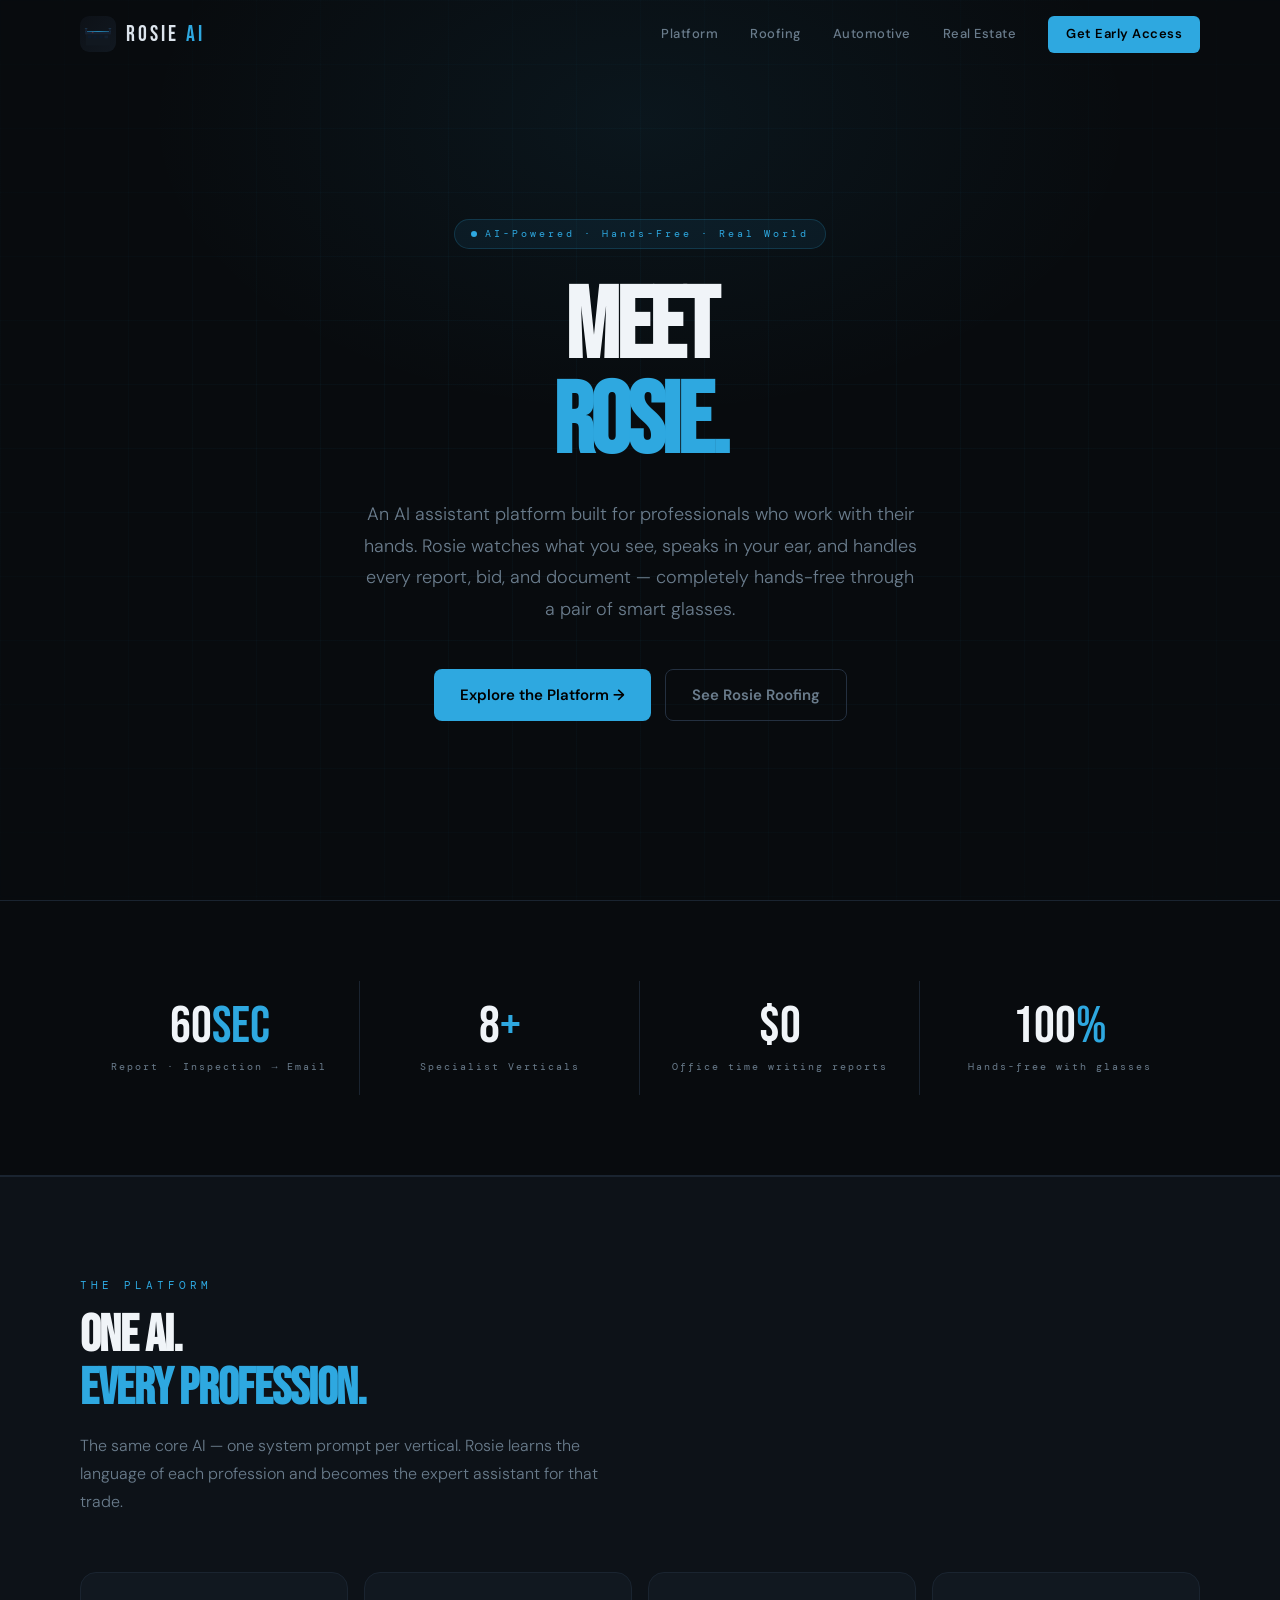
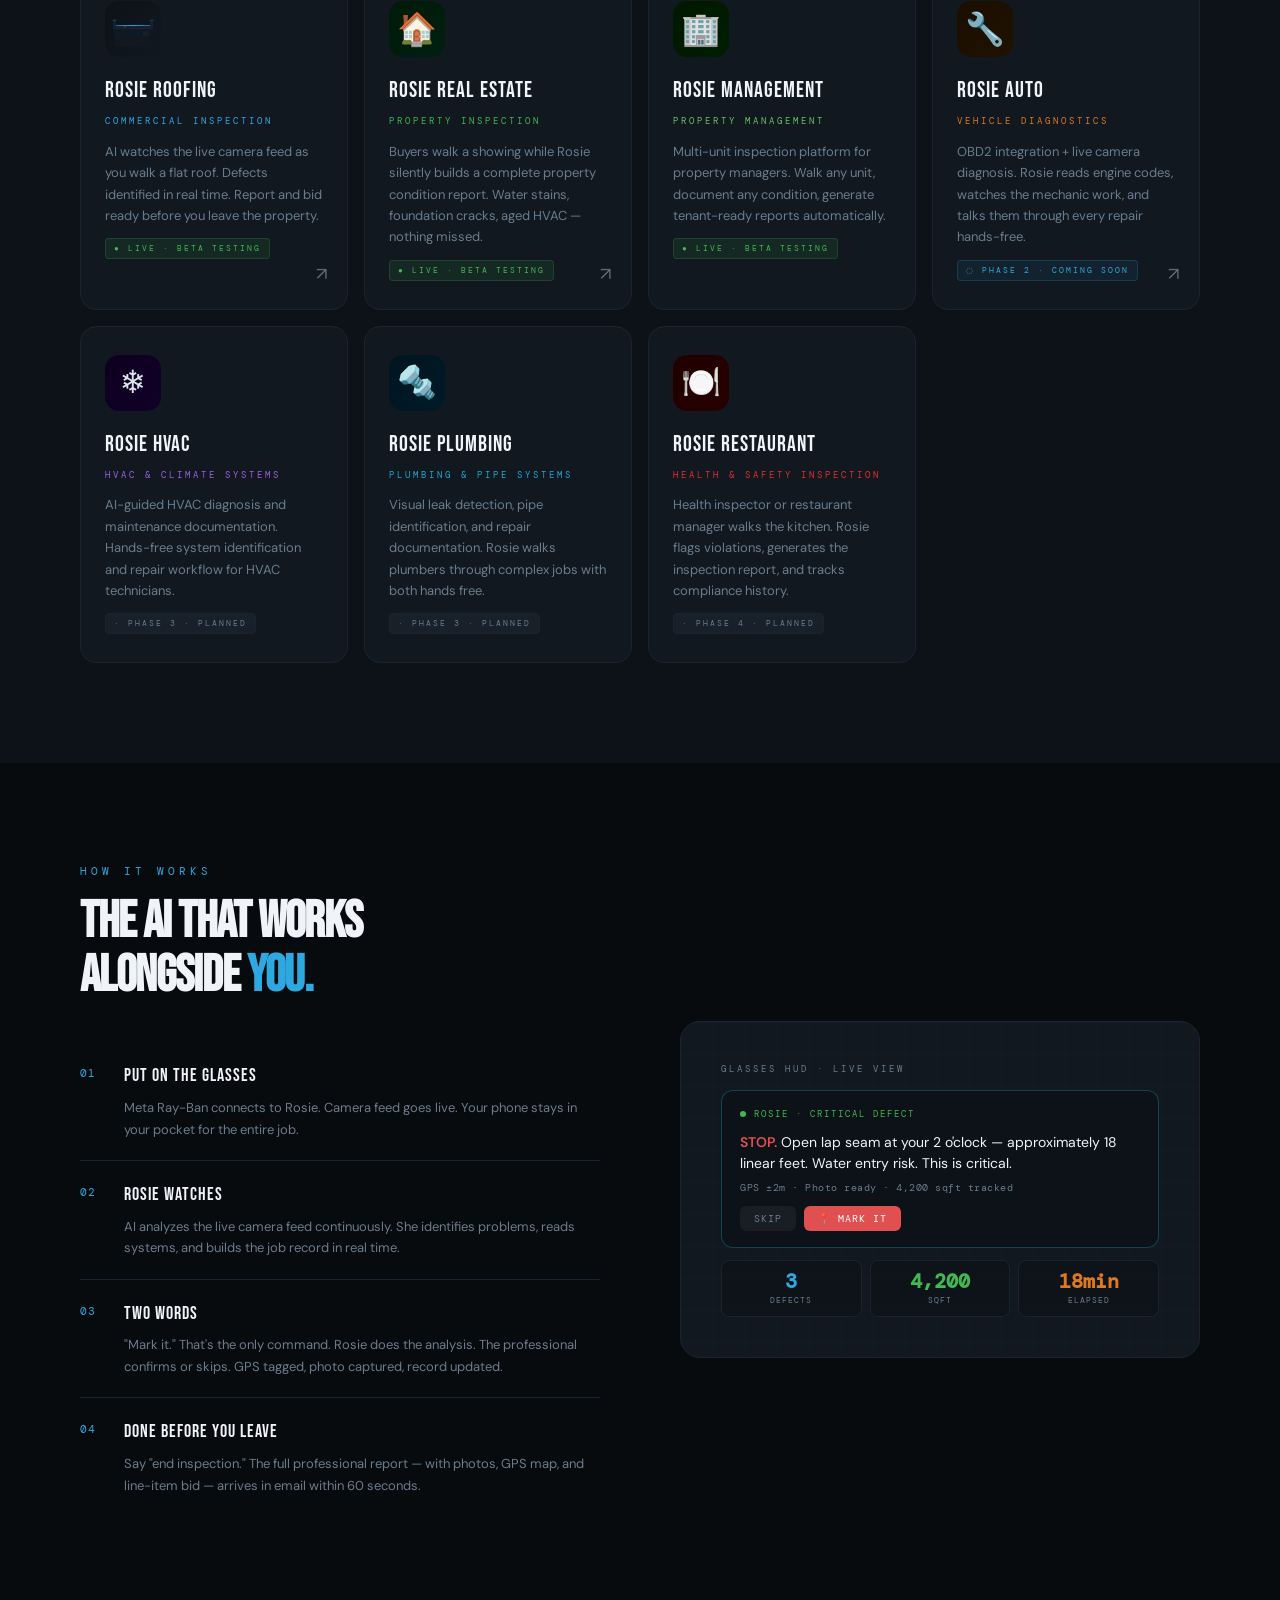
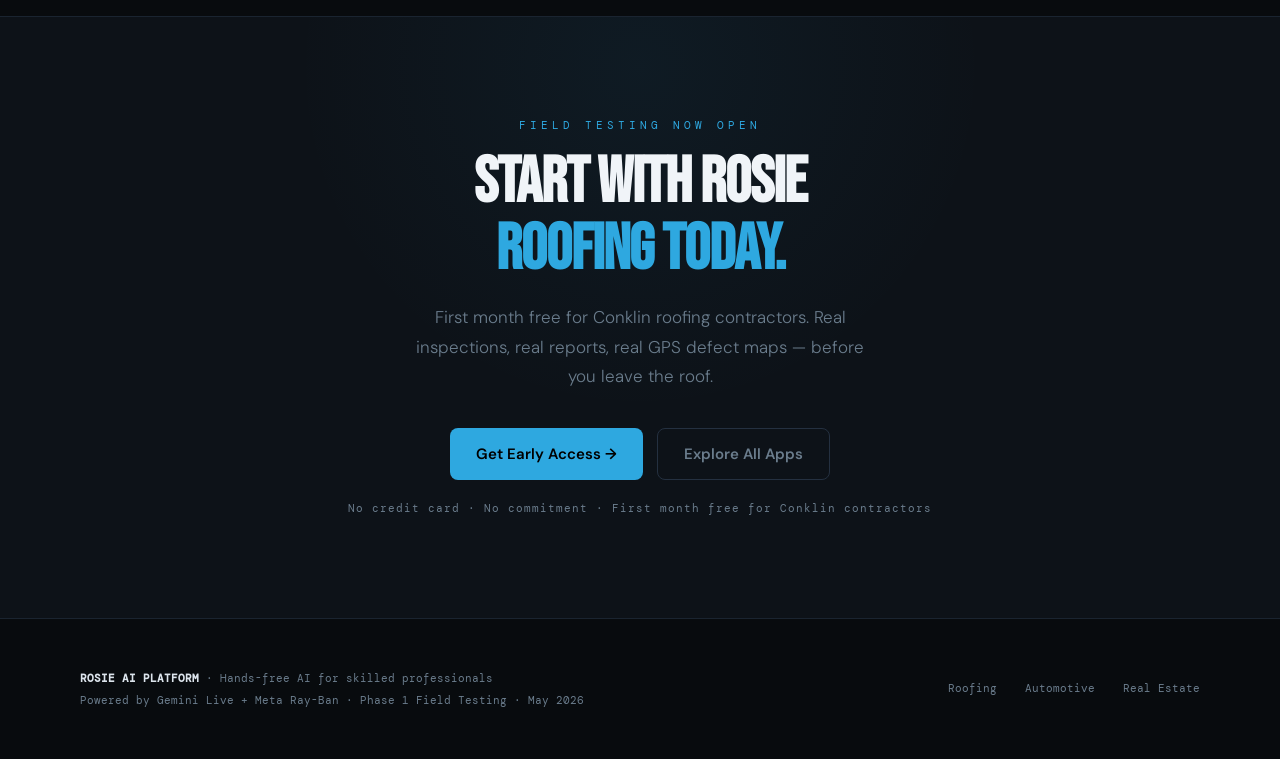
==== index.html @ 78936c1c "feat: add Rosie Management beta tile" ====
<!DOCTYPE html>
<html lang="en">
<head>
<meta charset="UTF-8">
<meta name="viewport" content="width=device-width, initial-scale=1.0">
<title>Rosie — AI Assistant Platform</title>
<link rel="preconnect" href="https://fonts.googleapis.com">
<link href="https://fonts.googleapis.com/css2?family=Bebas+Neue&family=DM+Sans:ital,wght@0,300;0,400;0,500;0,600;0,700;1,300&family=DM+Mono:wght@400;500;600&display=swap" rel="stylesheet">
<style>
/* ── Reset & Base ─────────────────────────────────────── */
*,*::before,*::after{box-sizing:border-box;margin:0;padding:0}
html{scroll-behavior:smooth}
body{background:#080b0e;color:#dce4ec;font-family:'DM Sans',system-ui,sans-serif;font-size:16px;line-height:1.6;overflow-x:hidden}

/* ── Design tokens ────────────────────────────────────── */
:root{
  --bg:#080b0e;--s1:#0d1218;--s2:#111820;--s3:#161e28;
  --b1:#1a2430;--b2:#243040;--b3:#2e3c50;
  --blue:#2ea8e0;--blue-d:#0a2535;--blue-m:#1a5a80;
  --red:#e05050;--orange:#e07820;--green:#3fb950;--gold:#e8a020;
  --text:#dce4ec;--muted:#6a7c8c;--faint:#1a2430;
  --font-display:'Bebas Neue',sans-serif;
  --font-body:'DM Sans',sans-serif;
  --font-mono:'DM Mono',monospace;
}

/* ── Page system ──────────────────────────────────────── */
.page{display:none;min-height:100vh}
.page.active{display:block}

/* ── Nav ──────────────────────────────────────────────── */
nav{
  position:fixed;top:0;left:0;right:0;z-index:200;
  padding:16px 0;border-bottom:1px solid transparent;
  transition:background .3s,border-color .3s;
}
nav.scrolled{background:rgba(8,11,14,.96);backdrop-filter:blur(20px);border-bottom-color:var(--b1)}
.nav-inner{max-width:1200px;margin:0 auto;padding:0 40px;display:flex;justify-content:space-between;align-items:center}
.nav-logo{display:flex;align-items:center;gap:10px;text-decoration:none;cursor:pointer}
.nav-logo-mark{width:36px;height:36px;border-radius:9px;overflow:hidden;flex-shrink:0}
.nav-wordmark{font-family:var(--font-display);font-size:22px;letter-spacing:3px;color:var(--text)}
.nav-wordmark span{color:var(--blue)}
.nav-links{display:flex;gap:32px;align-items:center}
.nav-links a{font-size:13px;font-weight:500;color:var(--muted);text-decoration:none;letter-spacing:.5px;transition:color .15s;cursor:pointer}
.nav-links a:hover{color:var(--text)}
.nav-cta{background:var(--blue)!important;color:#000!important;padding:8px 18px;border-radius:6px;font-weight:600!important}

/* ── Animations ───────────────────────────────────────── */
@keyframes fadeUp{from{opacity:0;transform:translateY(24px)}to{opacity:1;transform:translateY(0)}}
@keyframes blink{0%,100%{opacity:1}50%{opacity:.2}}
@keyframes float{0%,100%{transform:translateY(0)}50%{transform:translateY(-8px)}}
@keyframes scanLine{0%{top:10%;opacity:0}5%{opacity:1}90%{opacity:.8}100%{top:90%;opacity:0}}
@keyframes pulseRing{0%{transform:scale(1);opacity:.8}100%{transform:scale(2.4);opacity:0}}
@keyframes glow{0%,100%{box-shadow:0 0 20px rgba(46,168,224,.2)}50%{box-shadow:0 0 50px rgba(46,168,224,.5)}}
@keyframes shimmer{0%{background-position:-400px 0}100%{background-position:400px 0}}

.reveal{opacity:0;transform:translateY(28px);transition:opacity .7s ease,transform .7s ease}
.reveal.vis{opacity:1;transform:translateY(0)}

/* ── Shared layout ────────────────────────────────────── */
.container{max-width:1200px;margin:0 auto;padding:0 40px}
.section-label{font-family:var(--font-mono);font-size:11px;color:var(--blue);letter-spacing:4px;text-transform:uppercase;display:block;margin-bottom:14px}
.section-title{font-family:var(--font-display);font-size:clamp(32px,4vw,52px);color:#f0f4f8;letter-spacing:-1px;line-height:1.05}
.section-title em{color:var(--blue);font-style:normal}

/* ── Buttons ──────────────────────────────────────────── */
.btn{display:inline-flex;align-items:center;gap:8px;padding:13px 26px;border-radius:8px;font-family:var(--font-body);font-weight:600;font-size:15px;text-decoration:none;transition:opacity .15s,transform .1s;cursor:pointer;border:none}
.btn:hover{opacity:.85;transform:translateY(-1px)}
.btn-primary{background:var(--blue);color:#000;animation:glow 3s ease-in-out infinite}
.btn-ghost{background:transparent;color:var(--muted);border:1px solid var(--b2)}
.btn-ghost:hover{color:var(--text)}

/* ══════════════════════════════════════════════════════ */
/* MAIN PLATFORM PAGE                                    */
/* ══════════════════════════════════════════════════════ */

/* Hero */
.hero{min-height:100vh;display:flex;align-items:center;padding:120px 0 80px;position:relative;overflow:hidden}
.hero-grid{position:absolute;inset:0;background-image:linear-gradient(rgba(46,168,224,.04) 1px,transparent 1px),linear-gradient(90deg,rgba(46,168,224,.04) 1px,transparent 1px);background-size:64px 64px;mask-image:radial-gradient(ellipse 80% 80% at 50% 50%,black 30%,transparent 100%)}
.hero-glow{position:absolute;top:-20%;left:50%;transform:translateX(-50%);width:1000px;height:600px;background:radial-gradient(ellipse,rgba(46,168,224,.07) 0%,transparent 70%);pointer-events:none}
.hero-inner{position:relative;z-index:2;text-align:center;max-width:900px;margin:0 auto}
.hero-badge{display:inline-flex;align-items:center;gap:8px;background:rgba(46,168,224,.08);border:1px solid rgba(46,168,224,.2);border-radius:20px;padding:6px 16px;margin-bottom:32px}
.hero-badge-dot{width:6px;height:6px;border-radius:50%;background:var(--blue);animation:blink 2s ease-in-out infinite}
.hero-badge-text{font-family:var(--font-mono);font-size:10px;color:var(--blue);letter-spacing:3px}
.hero-headline{font-family:var(--font-display);font-size:clamp(52px,8vw,100px);color:#f0f4f8;letter-spacing:-3px;line-height:.95;margin-bottom:28px}
.hero-headline em{color:var(--blue);font-style:normal}
.hero-sub{font-size:18px;color:var(--muted);max-width:560px;margin:0 auto 44px;font-weight:300;line-height:1.75}
.hero-actions{display:flex;gap:14px;justify-content:center;flex-wrap:wrap}

/* Platform apps grid */
.apps-section{padding:100px 0;background:var(--s1);border-top:1px solid var(--b1)}
.apps-grid{display:grid;grid-template-columns:repeat(4,1fr);gap:16px;margin-top:56px}
.app-card{background:var(--s2);border:1px solid var(--b1);border-radius:16px;padding:28px 24px;cursor:pointer;transition:border-color .2s,background .2s,transform .2s;position:relative;overflow:hidden}
.app-card::before{content:'';position:absolute;top:0;left:0;right:0;height:2px;transform:scaleX(0);transform-origin:left;transition:transform .3s}
.app-card:hover{border-color:var(--b3);background:var(--s3);transform:translateY(-4px)}
.app-card:hover::before{transform:scaleX(1)}
.app-card-icon{width:56px;height:56px;border-radius:14px;overflow:hidden;margin-bottom:16px}
.app-card-name{font-family:var(--font-display);font-size:22px;letter-spacing:1px;color:#f0f4f8;margin-bottom:6px}
.app-card-tag{font-family:var(--font-mono);font-size:9px;letter-spacing:3px;text-transform:uppercase;margin-bottom:12px}
.app-card-desc{font-size:13px;color:var(--muted);line-height:1.65}
.app-card-arrow{position:absolute;bottom:20px;right:20px;font-size:18px;opacity:.4;transition:opacity .2s,transform .2s}
.app-card:hover .app-card-arrow{opacity:1;transform:translate(3px,-3px)}
.app-badge{display:inline-flex;align-items:center;gap:5px;font-family:var(--font-mono);font-size:8px;letter-spacing:2px;padding:3px 8px;border-radius:4px;margin-top:12px}
.badge-live{background:rgba(63,185,80,.1);color:var(--green);border:1px solid rgba(63,185,80,.2)}
.badge-soon{background:rgba(46,168,224,.08);color:var(--blue);border:1px solid rgba(46,168,224,.2)}
.badge-future{background:rgba(106,124,140,.08);color:var(--muted);border:1px solid var(--b1)}

/* How it works */
.how-section{padding:100px 0}
.how-inner{display:grid;grid-template-columns:1fr 1fr;gap:80px;align-items:center}
.how-steps{display:flex;flex-direction:column;gap:0}
.how-step{display:flex;gap:20px;padding:20px 0;border-bottom:1px solid var(--b1);position:relative}
.how-step:last-child{border-bottom:none}
.step-num{font-family:var(--font-mono);font-size:11px;color:var(--blue);width:24px;flex-shrink:0;padding-top:3px;letter-spacing:1px}
.step-content{}
.step-title{font-family:var(--font-display);font-size:18px;letter-spacing:1px;color:#f0f4f8;margin-bottom:6px}
.step-desc{font-size:13px;color:var(--muted);line-height:1.65}

/* Glasses visual */
.glasses-visual{background:var(--s2);border:1px solid var(--b1);border-radius:20px;padding:40px;position:relative;overflow:hidden;animation:float 6s ease-in-out infinite}
.glasses-visual::before{content:'';position:absolute;inset:0;background-image:linear-gradient(rgba(46,168,224,.03) 1px,transparent 1px),linear-gradient(90deg,rgba(46,168,224,.03) 1px,transparent 1px);background-size:32px 32px}
.glasses-mock{position:relative;z-index:2}
.glasses-hud{background:rgba(13,18,24,.95);border:1px solid rgba(46,168,224,.3);border-radius:12px;padding:16px 18px;margin-bottom:12px}
.hud-header{display:flex;align-items:center;gap:8px;margin-bottom:10px}
.hud-dot{width:6px;height:6px;border-radius:50%;background:var(--green);animation:blink 2s ease-in-out infinite}
.hud-label{font-family:var(--font-mono);font-size:9px;color:var(--green);letter-spacing:2px}
.hud-alert{font-size:14px;color:#f0f4f8;line-height:1.5}
.hud-alert span{color:var(--red);font-weight:600}
.hud-sub{font-family:var(--font-mono);font-size:10px;color:var(--muted);margin-top:6px;letter-spacing:.5px}
.hud-action{display:flex;gap:8px;margin-top:10px}
.hud-btn{padding:6px 14px;border-radius:6px;font-family:var(--font-mono);font-size:10px;letter-spacing:1px;cursor:pointer;border:none}
.hud-btn-skip{background:rgba(255,255,255,.05);color:var(--muted)}
.hud-btn-mark{background:var(--red);color:#fff}
.glasses-stats{display:grid;grid-template-columns:repeat(3,1fr);gap:8px}
.gstat{background:rgba(13,18,24,.7);border:1px solid var(--b1);border-radius:8px;padding:10px;text-align:center}
.gstat-n{font-family:var(--font-mono);font-size:20px;font-weight:600;color:var(--blue);line-height:1}
.gstat-l{font-family:var(--font-mono);font-size:8px;color:var(--muted);letter-spacing:1px;margin-top:3px}

/* Stats bar */
.stats-section{padding:80px 0;border-top:1px solid var(--b1);border-bottom:1px solid var(--b1)}
.stats-grid{display:grid;grid-template-columns:repeat(4,1fr);gap:0}
.stat-item{text-align:center;padding:20px;border-right:1px solid var(--b1)}
.stat-item:last-child{border-right:none}
.stat-num{font-family:var(--font-display);font-size:52px;color:#f0f4f8;line-height:1}
.stat-num span{color:var(--blue)}
.stat-label{font-family:var(--font-mono);font-size:10px;color:var(--muted);letter-spacing:2px;margin-top:6px}

/* CTA */
.cta-section{padding:100px 0;text-align:center;position:relative;overflow:hidden;background:var(--s1);border-top:1px solid var(--b1)}
.cta-section::before{content:'';position:absolute;top:-50%;left:50%;transform:translateX(-50%);width:700px;height:700px;background:radial-gradient(ellipse,rgba(46,168,224,.06) 0%,transparent 70%)}

/* Footer */
footer{padding:48px 0;border-top:1px solid var(--b1)}
.footer-inner{display:flex;justify-content:space-between;align-items:center}
.footer-left{font-family:var(--font-mono);font-size:11px;color:var(--muted);line-height:2}
.footer-nav{display:flex;gap:28px}
.footer-nav a{font-family:var(--font-mono);font-size:11px;color:var(--muted);text-decoration:none;cursor:pointer;transition:color .15s}
.footer-nav a:hover{color:var(--blue)}

/* ══════════════════════════════════════════════════════ */
/* VERTICAL APP PAGES (shared layout)                    */
/* ══════════════════════════════════════════════════════ */
.app-page-hero{min-height:70vh;display:flex;align-items:center;padding:140px 0 80px;position:relative;overflow:hidden}
.app-hero-glow{position:absolute;top:-30%;left:50%;transform:translateX(-50%);width:800px;height:500px;pointer-events:none}
.app-hero-inner{position:relative;z-index:2;max-width:700px}
.app-hero-back{display:inline-flex;align-items:center;gap:8px;font-family:var(--font-mono);font-size:10px;color:var(--muted);letter-spacing:2px;cursor:pointer;margin-bottom:32px;transition:color .15s}
.app-hero-back:hover{color:var(--text)}
.app-hero-icon{width:80px;height:80px;border-radius:20px;overflow:hidden;margin-bottom:24px;box-shadow:0 0 40px rgba(0,0,0,.4)}
.app-hero-headline{font-family:var(--font-display);font-size:clamp(42px,6vw,72px);color:#f0f4f8;letter-spacing:-2px;line-height:1;margin-bottom:20px}
.app-hero-sub{font-size:18px;color:var(--muted);line-height:1.75;font-weight:300;max-width:520px;margin-bottom:36px}
.app-hero-actions{display:flex;gap:12px;flex-wrap:wrap}

/* App features */
.app-features{padding:80px 0;border-top:1px solid var(--b1)}
.features-grid{display:grid;grid-template-columns:repeat(3,1fr);gap:2px;margin-top:48px}
.feature-card{background:var(--s1);border:1px solid var(--b1);padding:32px 28px;transition:border-color .2s,background .2s;position:relative;overflow:hidden}
.feature-card::before{content:'';position:absolute;top:0;left:0;right:0;height:2px;transform:scaleX(0);transform-origin:left;transition:transform .3s}
.feature-card:hover::before{transform:scaleX(1)}
.feature-card:hover{border-color:var(--b2);background:var(--s2)}
.feature-card:nth-child(1){border-radius:14px 0 0 0}
.feature-card:nth-child(3){border-radius:0 14px 0 0}
.feature-card:nth-child(4){border-radius:0 0 0 14px}
.feature-card:nth-child(6){border-radius:0 0 14px 0}
.feature-icon{font-size:28px;margin-bottom:16px}
.feature-title{font-family:var(--font-display);font-size:18px;letter-spacing:1px;color:#f0f4f8;margin-bottom:10px}
.feature-desc{font-size:13.5px;color:var(--muted);line-height:1.7}

/* Pricing on app pages */
.app-pricing{padding:80px 0;background:var(--s1);border-top:1px solid var(--b1)}
.pricing-cards{display:grid;grid-template-columns:repeat(3,1fr);gap:20px;margin-top:48px}
.pricing-card{background:var(--s2);border:1px solid var(--b1);border-radius:16px;padding:32px;position:relative;transition:border-color .2s,transform .2s}
.pricing-card:hover{transform:translateY(-4px)}
.pricing-card.featured{background:linear-gradient(160deg,#0d1e30,#0a1525);border-color:var(--blue)}
.pricing-badge{position:absolute;top:-1px;left:50%;transform:translateX(-50%);background:var(--blue);color:#000;font-family:var(--font-mono);font-size:9px;font-weight:600;padding:4px 14px;border-radius:0 0 8px 8px;letter-spacing:2px}
.pricing-tier{font-family:var(--font-mono);font-size:12px;letter-spacing:4px;text-transform:uppercase;color:var(--muted);margin-bottom:16px}
.pricing-price{font-family:var(--font-display);font-size:48px;color:#f0f4f8;line-height:1;margin-bottom:6px}
.pricing-price sup{font-size:20px;vertical-align:super;color:var(--muted)}
.pricing-price sub{font-size:14px;font-family:var(--font-mono);color:var(--muted);font-weight:400}
.pricing-desc{font-size:13px;color:var(--muted);margin-bottom:24px;padding-bottom:24px;border-bottom:1px solid var(--b1);line-height:1.5}
.pricing-features{display:flex;flex-direction:column;gap:10px;margin-bottom:28px}
.pf{display:flex;align-items:flex-start;gap:10px;font-size:13px;color:#a0b4c4}
.pf-check{color:var(--blue);flex-shrink:0;font-weight:700}
.pricing-btn{display:block;text-align:center;padding:13px;border-radius:8px;font-family:var(--font-body);font-weight:700;font-size:14px;text-decoration:none;transition:opacity .15s;cursor:pointer;border:none}
.pricing-btn:hover{opacity:.85}
.pb-blue{background:var(--blue);color:#000}
.pb-ghost{background:transparent;color:var(--muted);border:1px solid var(--b2)}

/* App back button section */
.app-back-section{padding:60px 0;border-top:1px solid var(--b1);text-align:center}

/* Coming soon overlay */
.coming-soon-overlay{position:absolute;inset:0;background:rgba(8,11,14,.85);backdrop-filter:blur(8px);display:flex;flex-direction:column;align-items:center;justify-content:center;border-radius:inherit;z-index:10}
.coming-soon-text{font-family:var(--font-mono);font-size:10px;color:var(--muted);letter-spacing:3px;margin-top:8px}

/* ── Responsive ───────────────────────────────────────── */
@media(max-width:900px){
  .apps-grid{grid-template-columns:repeat(2,1fr)}
  .how-inner{grid-template-columns:1fr}
  .stats-grid{grid-template-columns:repeat(2,1fr)}
  .features-grid{grid-template-columns:1fr}
  .pricing-cards{grid-template-columns:1fr}
  .nav-links{display:none}
  .container{padding:0 20px}
  .nav-inner{padding:0 20px}
  .footer-inner{flex-direction:column;gap:20px;text-align:center}
}
</style>
</head>
<body>

<!-- ══════════════════════ NAV ══════════════════════════ -->
<nav id="nav">
  <div class="nav-inner">
    <div class="nav-logo" onclick="showPage('home')">
      <div class="nav-logo-mark">
        <svg xmlns="http://www.w3.org/2000/svg" viewBox="20 20 360 360" width="36" height="36">
          <defs>
            <linearGradient id="nb" x1="0%" y1="0%" x2="100%" y2="100%"><stop offset="0%" style="stop-color:#0d1117"/><stop offset="100%" style="stop-color:#111820"/></linearGradient>
            <linearGradient id="ne" x1="0%" y1="0%" x2="100%" y2="0%"><stop offset="0%" style="stop-color:#1a6a9a"/><stop offset="50%" style="stop-color:#2ea8e0"/><stop offset="100%" style="stop-color:#1a6a9a"/></linearGradient>
            <filter id="ng"><feGaussianBlur stdDeviation="3" result="b"/><feMerge><feMergeNode in="b"/><feMergeNode in="SourceGraphic"/></feMerge></filter>
          </defs>
          <rect x="20" y="20" width="360" height="360" rx="72" fill="url(#nb)"/>
          <rect x="80" y="195" width="240" height="120" rx="4" fill="#111820"/>
          <rect x="72" y="178" width="256" height="24" rx="3" fill="#162030"/>
          <rect x="72" y="174" width="256" height="5" rx="2.5" fill="url(#ne)" filter="url(#ng)"/>
          <rect x="72" y="145" width="18" height="57" rx="2" fill="#162030"/>
          <rect x="310" y="145" width="18" height="57" rx="2" fill="#162030"/>
          <rect x="68" y="140" width="26" height="8" rx="2" fill="#1e3a52"/>
          <rect x="306" y="140" width="26" height="8" rx="2" fill="#1e3a52"/>
          <line x1="72" y1="184" x2="328" y2="184" stroke="#2ea8e0" stroke-width="2.5" opacity="0.8" filter="url(#ng)"/>
          <circle cx="148" cy="183" r="5" fill="none" stroke="#e05050" stroke-width="2"/>
          <circle cx="148" cy="183" r="2" fill="#e05050" opacity="0.8"/>
          <rect x="100" y="215" width="36" height="28" rx="2" fill="#0d1a2a"/>
          <rect x="152" y="215" width="36" height="28" rx="2" fill="#0d1a2a"/>
          <rect x="212" y="215" width="36" height="28" rx="2" fill="#0d1a2a"/>
          <rect x="264" y="215" width="36" height="28" rx="2" fill="#132030"/>
        </svg>
      </div>
      <div class="nav-wordmark">ROSIE <span>AI</span></div>
    </div>
    <div class="nav-links">
      <a onclick="showPage('home')">Platform</a>
      <a onclick="showPage('roofing')">Roofing</a>
      <a onclick="showPage('automotive')">Automotive</a>
      <a onclick="showPage('realestate')">Real Estate</a>
      <a onclick="showPage('home');setTimeout(()=>document.getElementById('cta').scrollIntoView({behavior:'smooth'}),100)" class="nav-cta">Get Early Access</a>
    </div>
  </div>
</nav>

<!-- ══════════════════════════════════════════════════════ -->
<!-- PAGE: HOME / PLATFORM                                  -->
<!-- ══════════════════════════════════════════════════════ -->
<div class="page active" id="page-home">

  <!-- Hero -->
  <section class="hero">
    <div class="hero-grid"></div>
    <div class="hero-glow"></div>
    <div class="container">
      <div class="hero-inner">
        <div class="hero-badge" style="animation:fadeUp .5s ease both">
          <div class="hero-badge-dot"></div>
          <span class="hero-badge-text">AI-Powered · Hands-Free · Real World</span>
        </div>
        <h1 class="hero-headline" style="animation:fadeUp .5s .05s ease both">
          Meet<br><em>ROSIE.</em>
        </h1>
        <p class="hero-sub" style="animation:fadeUp .5s .1s ease both">
          An AI assistant platform built for professionals who work with their hands. 
          Rosie watches what you see, speaks in your ear, and handles every report, 
          bid, and document — completely hands-free through a pair of smart glasses.
        </p>
        <div class="hero-actions" style="animation:fadeUp .5s .15s ease both">
          <span class="btn btn-primary" onclick="document.getElementById('apps-anchor').scrollIntoView({behavior:'smooth'})">Explore the Platform →</span>
          <span class="btn btn-ghost" onclick="showPage('roofing')">See Rosie Roofing</span>
        </div>
      </div>
    </div>
  </section>

  <!-- Stats -->
  <section class="stats-section">
    <div class="container">
      <div class="stats-grid">
        <div class="stat-item reveal">
          <div class="stat-num">60<span>sec</span></div>
          <div class="stat-label">Report · Inspection → Email</div>
        </div>
        <div class="stat-item reveal">
          <div class="stat-num">8<span>+</span></div>
          <div class="stat-label">Specialist Verticals</div>
        </div>
        <div class="stat-item reveal">
          <div class="stat-num">$0</div>
          <div class="stat-label">Office time writing reports</div>
        </div>
        <div class="stat-item reveal">
          <div class="stat-num">100<span>%</span></div>
          <div class="stat-label">Hands-free with glasses</div>
        </div>
      </div>
    </div>
  </section>

  <!-- Apps grid -->
  <section class="apps-section" id="apps-anchor">
    <div class="container">
      <div style="max-width:560px" class="reveal">
        <span class="section-label">The Platform</span>
        <h2 class="section-title">One AI.<br><em>Every profession.</em></h2>
        <p style="color:var(--muted);font-size:16px;margin-top:16px;line-height:1.75;font-weight:300">The same core AI — one system prompt per vertical. Rosie learns the language of each profession and becomes the expert assistant for that trade.</p>
      </div>
      <div class="apps-grid" id="apps-grid">

        <!-- Roofing -->
        <div class="app-card reveal" onclick="showPage('roofing')" style="--card-color:#2ea8e0">
          <div style="position:absolute;top:0;left:0;right:0;height:2px;background:#2ea8e0;transform:scaleX(0);transform-origin:left;transition:transform .3s" class="card-line"></div>
          <div class="app-card-icon">
            <svg xmlns="http://www.w3.org/2000/svg" viewBox="20 20 360 360" width="56" height="56"><defs><linearGradient id="rb" x1="0%" y1="0%" x2="100%" y2="100%"><stop offset="0%" style="stop-color:#0d1117"/><stop offset="100%" style="stop-color:#111820"/></linearGradient><linearGradient id="re" x1="0%" y1="0%" x2="100%" y2="0%"><stop offset="0%" style="stop-color:#1a6a9a"/><stop offset="50%" style="stop-color:#2ea8e0"/><stop offset="100%" style="stop-color:#1a6a9a"/></linearGradient><filter id="rg"><feGaussianBlur stdDeviation="3" result="b"/><feMerge><feMergeNode in="b"/><feMergeNode in="SourceGraphic"/></feMerge></filter></defs><rect x="20" y="20" width="360" height="360" rx="72" fill="url(#rb)"/><rect x="80" y="195" width="240" height="120" rx="4" fill="#111820"/><rect x="72" y="178" width="256" height="24" rx="3" fill="#162030"/><rect x="72" y="174" width="256" height="5" rx="2.5" fill="url(#re)" filter="url(#rg)"/><rect x="72" y="145" width="18" height="57" rx="2" fill="#162030"/><rect x="310" y="145" width="18" height="57" rx="2" fill="#162030"/><rect x="68" y="140" width="26" height="8" rx="2" fill="#1e3a52"/><rect x="306" y="140" width="26" height="8" rx="2" fill="#1e3a52"/><line x1="72" y1="184" x2="328" y2="184" stroke="#2ea8e0" stroke-width="2.5" opacity="0.8" filter="url(#rg)"/><circle cx="148" cy="183" r="5" fill="none" stroke="#e05050" stroke-width="2"/><circle cx="148" cy="183" r="2" fill="#e05050" opacity="0.8"/><rect x="100" y="215" width="36" height="28" rx="2" fill="#0d1a2a"/><rect x="152" y="215" width="36" height="28" rx="2" fill="#0d1a2a"/><rect x="212" y="215" width="36" height="28" rx="2" fill="#0d1a2a"/><rect x="264" y="215" width="36" height="28" rx="2" fill="#132030"/></svg>
          </div>
          <div class="app-card-name">ROSIE ROOFING</div>
          <div class="app-card-tag" style="color:#2ea8e0">Commercial Inspection</div>
          <div class="app-card-desc">AI watches the live camera feed as you walk a flat roof. Defects identified in real time. Report and bid ready before you leave the property.</div>
          <div class="app-badge badge-live">● LIVE · BETA TESTING</div>
          <div class="app-card-arrow">↗</div>
        </div>

        <!-- Real Estate -->
        <div class="app-card reveal" onclick="showPage('realestate')" style="--card-color:#3fb950">
          <div class="app-card-icon" style="background:linear-gradient(135deg,#001a08,#002010);border-radius:14px;display:flex;align-items:center;justify-content:center;font-size:32px">🏠</div>
          <div class="app-card-name">ROSIE REAL ESTATE</div>
          <div class="app-card-tag" style="color:#3fb950">Property Inspection</div>
          <div class="app-card-desc">Buyers walk a showing while Rosie silently builds a complete property condition report. Water stains, foundation cracks, aged HVAC — nothing missed.</div>
          <div class="app-badge badge-live">● LIVE · BETA TESTING</div>
          <div class="app-card-arrow">↗</div>
        </div>

        <!-- Management -->
        <div class="app-card reveal" style="--card-color:#68c068;cursor:default">
          <div class="app-card-icon" style="background:linear-gradient(135deg,#001800,#001e00);border-radius:14px;display:flex;align-items:center;justify-content:center;font-size:32px">🏢</div>
          <div class="app-card-name">ROSIE MANAGEMENT</div>
          <div class="app-card-tag" style="color:#68c068">Property Management</div>
          <div class="app-card-desc">Multi-unit inspection platform for property managers. Walk any unit, document any condition, generate tenant-ready reports automatically.</div>
          <div class="app-badge badge-live">● LIVE · BETA TESTING</div>
        </div>

        <!-- Automotive -->
        <div class="app-card reveal" onclick="showPage('automotive')" style="--card-color:#e07820">
          <div class="app-card-icon" style="background:linear-gradient(135deg,#1a0e00,#201200);border-radius:14px;display:flex;align-items:center;justify-content:center;font-size:32px">🔧</div>
          <div class="app-card-name">ROSIE AUTO</div>
          <div class="app-card-tag" style="color:#e07820">Vehicle Diagnostics</div>
          <div class="app-card-desc">OBD2 integration + live camera diagnosis. Rosie reads engine codes, watches the mechanic work, and talks them through every repair hands-free.</div>
          <div class="app-badge badge-soon">◌ PHASE 2 · COMING SOON</div>
          <div class="app-card-arrow">↗</div>
        </div>

        <!-- HVAC -->
        <div class="app-card reveal" style="cursor:default">
          <div class="app-card-icon" style="background:linear-gradient(135deg,#0e0020,#120028);border-radius:14px;display:flex;align-items:center;justify-content:center;font-size:32px">❄️</div>
          <div class="app-card-name">ROSIE HVAC</div>
          <div class="app-card-tag" style="color:#a060e0">HVAC & Climate Systems</div>
          <div class="app-card-desc">AI-guided HVAC diagnosis and maintenance documentation. Hands-free system identification and repair workflow for HVAC technicians.</div>
          <div class="app-badge badge-future">· PHASE 3 · PLANNED</div>
        </div>

        <!-- Plumbing -->
        <div class="app-card reveal" style="cursor:default">
          <div class="app-card-icon" style="background:linear-gradient(135deg,#001520,#001a28);border-radius:14px;display:flex;align-items:center;justify-content:center;font-size:32px">🔩</div>
          <div class="app-card-name">ROSIE PLUMBING</div>
          <div class="app-card-tag" style="color:#20a8d0">Plumbing & Pipe Systems</div>
          <div class="app-card-desc">Visual leak detection, pipe identification, and repair documentation. Rosie walks plumbers through complex jobs with both hands free.</div>
          <div class="app-badge badge-future">· PHASE 3 · PLANNED</div>
        </div>

        <!-- Restaurant -->
        <div class="app-card reveal" style="cursor:default">
          <div class="app-card-icon" style="background:linear-gradient(135deg,#200000,#280000);border-radius:14px;display:flex;align-items:center;justify-content:center;font-size:32px">🍽️</div>
          <div class="app-card-name">ROSIE RESTAURANT</div>
          <div class="app-card-tag" style="color:#e03030">Health & Safety Inspection</div>
          <div class="app-card-desc">Health inspector or restaurant manager walks the kitchen. Rosie flags violations, generates the inspection report, and tracks compliance history.</div>
          <div class="app-badge badge-future">· PHASE 4 · PLANNED</div>
        </div>

      </div>
    </div>
  </section>

  <!-- How it works -->
  <section class="how-section">
    <div class="container">
      <div class="how-inner">
        <div>
          <span class="section-label reveal">How it works</span>
          <h2 class="section-title reveal" style="margin-bottom:40px">The AI that works<br>alongside <em>you.</em></h2>
          <div class="how-steps">
            <div class="how-step reveal">
              <div class="step-num">01</div>
              <div class="step-content">
                <div class="step-title">PUT ON THE GLASSES</div>
                <div class="step-desc">Meta Ray-Ban connects to Rosie. Camera feed goes live. Your phone stays in your pocket for the entire job.</div>
              </div>
            </div>
            <div class="how-step reveal">
              <div class="step-num">02</div>
              <div class="step-content">
                <div class="step-title">ROSIE WATCHES</div>
                <div class="step-desc">AI analyzes the live camera feed continuously. She identifies problems, reads systems, and builds the job record in real time.</div>
              </div>
            </div>
            <div class="how-step reveal">
              <div class="step-num">03</div>
              <div class="step-content">
                <div class="step-title">TWO WORDS</div>
                <div class="step-desc">"Mark it." That's the only command. Rosie does the analysis. The professional confirms or skips. GPS tagged, photo captured, record updated.</div>
              </div>
            </div>
            <div class="how-step reveal">
              <div class="step-num">04</div>
              <div class="step-content">
                <div class="step-title">DONE BEFORE YOU LEAVE</div>
                <div class="step-desc">Say "end inspection." The full professional report — with photos, GPS map, and line-item bid — arrives in email within 60 seconds.</div>
              </div>
            </div>
          </div>
        </div>
        <div class="reveal">
          <div class="glasses-visual">
            <div class="glasses-mock">
              <div style="font-family:var(--font-mono);font-size:9px;color:var(--muted);letter-spacing:3px;margin-bottom:14px">GLASSES HUD · LIVE VIEW</div>
              <div class="glasses-hud">
                <div class="hud-header">
                  <div class="hud-dot"></div>
                  <div class="hud-label">ROSIE · CRITICAL DEFECT</div>
                </div>
                <div class="hud-alert"><span>STOP.</span> Open lap seam at your 2 o'clock — approximately 18 linear feet. Water entry risk. This is critical.</div>
                <div class="hud-sub">GPS ±2m · Photo ready · 4,200 sqft tracked</div>
                <div class="hud-action">
                  <button class="hud-btn hud-btn-skip">SKIP</button>
                  <button class="hud-btn hud-btn-mark">📍 MARK IT</button>
                </div>
              </div>
              <div class="glasses-stats">
                <div class="gstat"><div class="gstat-n">3</div><div class="gstat-l">DEFECTS</div></div>
                <div class="gstat"><div class="gstat-n" style="color:var(--green)">4,200</div><div class="gstat-l">SQFT</div></div>
                <div class="gstat"><div class="gstat-n" style="color:var(--orange)">18min</div><div class="gstat-l">ELAPSED</div></div>
              </div>
            </div>
          </div>
        </div>
      </div>
    </div>
  </section>

  <!-- CTA -->
  <section class="cta-section" id="cta">
    <div class="container" style="position:relative;z-index:2;text-align:center">
      <span class="section-label reveal">Field testing now open</span>
      <h2 class="section-title reveal" style="margin-bottom:20px;font-size:clamp(36px,5vw,64px)">Start with Rosie<br><em>Roofing today.</em></h2>
      <p class="reveal" style="color:var(--muted);font-size:17px;max-width:480px;margin:0 auto 36px;font-weight:300;line-height:1.75">First month free for Conklin roofing contractors. Real inspections, real reports, real GPS defect maps — before you leave the roof.</p>
      <div class="reveal" style="display:flex;gap:14px;justify-content:center;flex-wrap:wrap">
        <span class="btn btn-primary" onclick="showPage('roofing')">Get Early Access →</span>
        <span class="btn btn-ghost" onclick="showPage('home');setTimeout(()=>document.getElementById('apps-anchor').scrollIntoView({behavior:'smooth'}),100)">Explore All Apps</span>
      </div>
      <p class="reveal" style="font-family:var(--font-mono);font-size:11px;color:var(--muted);margin-top:20px;letter-spacing:1px">No credit card · No commitment · First month free for Conklin contractors</p>
    </div>
  </section>

  <!-- Footer -->
  <footer>
    <div class="container">
      <div class="footer-inner">
        <div class="footer-left">
          <strong style="color:var(--text)">ROSIE AI PLATFORM</strong> · Hands-free AI for skilled professionals<br>
          Powered by Gemini Live + Meta Ray-Ban · Phase 1 Field Testing · May 2026
        </div>
        <div class="footer-nav">
          <a onclick="showPage('roofing')">Roofing</a>
          <a onclick="showPage('automotive')">Automotive</a>
          <a onclick="showPage('realestate')">Real Estate</a>
        </div>
      </div>
    </div>
  </footer>
</div>

<!-- ══════════════════════════════════════════════════════ -->
<!-- PAGE: ROSIE ROOFING                                   -->
<!-- ══════════════════════════════════════════════════════ -->
<div class="page" id="page-roofing">
  <section class="app-page-hero" style="background:linear-gradient(160deg,#080b0e 0%,#0a1520 100%)">
    <div class="app-hero-glow" style="background:radial-gradient(ellipse,rgba(46,168,224,.08) 0%,transparent 70%)"></div>
    <div class="container">
      <div class="app-hero-inner">
        <div class="app-hero-back" onclick="showPage('home')">← BACK TO PLATFORM</div>
        <div class="app-hero-icon">
          <svg xmlns="http://www.w3.org/2000/svg" viewBox="20 20 360 360" width="80" height="80"><defs><linearGradient id="rb2" x1="0%" y1="0%" x2="100%" y2="100%"><stop offset="0%" style="stop-color:#0d1117"/><stop offset="100%" style="stop-color:#111820"/></linearGradient><linearGradient id="re2" x1="0%" y1="0%" x2="100%" y2="0%"><stop offset="0%" style="stop-color:#1a6a9a"/><stop offset="50%" style="stop-color:#2ea8e0"/><stop offset="100%" style="stop-color:#1a6a9a"/></linearGradient><filter id="rg2"><feGaussianBlur stdDeviation="4" result="b"/><feMerge><feMergeNode in="b"/><feMergeNode in="SourceGraphic"/></feMerge></filter></defs><rect x="20" y="20" width="360" height="360" rx="72" fill="url(#rb2)"/><rect x="80" y="195" width="240" height="120" rx="4" fill="#111820"/><rect x="72" y="178" width="256" height="24" rx="3" fill="#162030"/><rect x="72" y="174" width="256" height="5" rx="2.5" fill="url(#re2)" filter="url(#rg2)"/><rect x="72" y="145" width="18" height="57" rx="2" fill="#162030"/><rect x="310" y="145" width="18" height="57" rx="2" fill="#162030"/><rect x="68" y="140" width="26" height="8" rx="2" fill="#1e3a52"/><rect x="306" y="140" width="26" height="8" rx="2" fill="#1e3a52"/><circle cx="200" cy="188" r="7" fill="none" stroke="#2ea8e0" stroke-width="1.5" opacity="0.6"/><rect x="230" y="158" width="42" height="22" rx="3" fill="#1a2535"/><line x1="72" y1="184" x2="328" y2="184" stroke="#2ea8e0" stroke-width="2.5" opacity="0.8" filter="url(#rg2)"/><circle cx="148" cy="183" r="5" fill="none" stroke="#e05050" stroke-width="2"/><circle cx="148" cy="183" r="2" fill="#e05050" opacity="0.8"/><rect x="100" y="215" width="36" height="28" rx="2" fill="#0d1a2a"/><rect x="152" y="215" width="36" height="28" rx="2" fill="#0d1a2a"/><rect x="212" y="215" width="36" height="28" rx="2" fill="#0d1a2a"/><rect x="264" y="215" width="36" height="28" rx="2" fill="#132030"/><text x="200" y="346" font-family="'Arial Black',sans-serif" font-size="52" font-weight="900" fill="#e8edf0" text-anchor="middle" letter-spacing="8">ROSIE</text><text x="200" y="368" font-family="'Arial',sans-serif" font-size="14" font-weight="500" fill="#2ea8e0" text-anchor="middle" letter-spacing="7">ROOFING</text></svg>
        </div>
        <div style="font-family:var(--font-mono);font-size:10px;color:#2ea8e0;letter-spacing:3px;margin-bottom:12px">COMMERCIAL FLAT ROOF INSPECTION · AI PLATFORM</div>
        <h1 class="app-hero-headline">The roof takes<br>45 minutes. The<br><em style="color:#2ea8e0">report takes 60 seconds.</em></h1>
        <p class="app-hero-sub">Rosie watches the live camera feed as you walk a flat roof, identifies every defect in real time, and delivers a professional inspection report and line-item repair bid before you step off the ladder.</p>
        <div class="app-hero-actions">
          <span class="btn btn-primary" onclick="document.getElementById('roofing-cta').scrollIntoView({behavior:'smooth'})">Get Early Access →</span>
          <span class="btn btn-ghost" onclick="document.getElementById('roofing-features').scrollIntoView({behavior:'smooth'})">See Features ↓</span>
        </div>
        <div style="display:flex;gap:32px;margin-top:40px">
          <div><div style="font-family:var(--font-display);font-size:36px;color:#f0f4f8;line-height:1">20<span style="color:#2ea8e0">min</span></div><div style="font-family:var(--font-mono);font-size:9px;color:var(--muted);letter-spacing:2px;margin-top:4px">Avg inspection</div></div>
          <div><div style="font-family:var(--font-display);font-size:36px;color:#f0f4f8;line-height:1">60<span style="color:#2ea8e0">sec</span></div><div style="font-family:var(--font-mono);font-size:9px;color:var(--muted);letter-spacing:2px;margin-top:4px">Report in email</div></div>
          <div><div style="font-family:var(--font-display);font-size:36px;color:#f0f4f8;line-height:1">$0</div><div style="font-family:var(--font-mono);font-size:9px;color:var(--muted);letter-spacing:2px;margin-top:4px">Office time</div></div>
        </div>
      </div>
    </div>
  </section>

  <section class="app-features" id="roofing-features">
    <div class="container">
      <span class="section-label reveal">What Rosie does</span>
      <h2 class="section-title reveal">Built for commercial<br>flat roofing. <em>Full stop.</em></h2>
      <div class="features-grid">
        <div class="feature-card reveal" style="--fc:#2ea8e0"><div class="feature-card" style="--fc:#2ea8e0;display:none"></div>
          <div class="feature-icon">🔍</div><div class="feature-title">LIVE DEFECT DETECTION</div>
          <div class="feature-desc">Rosie watches every frame continuously. She doesn't wait to be asked — she interrupts when she sees something. Open seams, blistering, ponding, failed flashings, drain issues.</div>
        </div>
        <div class="feature-card reveal"><div class="feature-icon">📍</div><div class="feature-title">GPS DEFECT MAPPING</div><div class="feature-desc">Every defect gets GPS coordinates the moment you confirm it. Plotted on a satellite map in the final report — exact location, every time, accurate to 3 meters.</div></div>
        <div class="feature-card reveal"><div class="feature-icon">📐</div><div class="feature-title">AUTO SQUARE FOOTAGE</div><div class="feature-desc">Walk the perimeter. That's it. GPS traces your path and calculates exact roof area — within 2-3% accuracy. No measuring tape. No estimating. No math.</div></div>
        <div class="feature-card reveal"><div class="feature-icon">🏗️</div><div class="feature-title">SYSTEM IDENTIFICATION</div><div class="feature-desc">Rosie identifies TPO, EPDM, Modified Bitumen, BUR, Spray Foam, and PVC from the camera feed. Estimates age, condition, and remaining service life automatically.</div></div>
        <div class="feature-card reveal"><div class="feature-icon">💰</div><div class="feature-title">INSTANT REPAIR BID</div><div class="feature-desc">Line-item bid generated using your actual labor rates and supplier pricing — not national averages. Set up once in the dashboard. Every bid uses your real numbers.</div></div>
        <div class="feature-card reveal"><div class="feature-icon">🔗</div><div class="feature-title">CENTERPOINT SYNC</div><div class="feature-desc">Completed inspection automatically creates a service ticket in Centerpoint Connect. Report attached. No double entry. No switching apps.</div></div>
      </div>
    </div>
  </section>

  <section class="app-pricing" id="roofing-cta">
    <div class="container">
      <span class="section-label reveal">Simple pricing</span>
      <h2 class="section-title reveal">Pays for itself in the <em>first inspection.</em></h2>
      <p class="reveal" style="color:var(--muted);font-size:16px;margin-top:14px;font-weight:300">First month free for Conklin contractors during field testing. No credit card required.</p>
      <div class="pricing-cards">
        <div class="pricing-card reveal">
          <div class="pricing-tier">Starter</div>
          <div class="pricing-price"><sup>$</sup>99<sub>/mo</sub></div>
          <div class="pricing-desc">Up to 10 inspections per month. Everything you need to start.</div>
          <div class="pricing-features">
            <div class="pf"><span class="pf-check">✓</span>Live defect detection</div>
            <div class="pf"><span class="pf-check">✓</span>GPS defect mapping</div>
            <div class="pf"><span class="pf-check">✓</span>PDF report + repair bid</div>
            <div class="pf"><span class="pf-check">✓</span>Centerpoint Connect sync</div>
            <div class="pf"><span class="pf-check">✓</span>Web dashboard</div>
          </div>
          <button class="pricing-btn pb-ghost" onclick="document.getElementById('roofing-signup').scrollIntoView({behavior:'smooth'})">Get Started</button>
        </div>
        <div class="pricing-card featured reveal">
          <div class="pricing-badge">MOST POPULAR</div>
          <div class="pricing-tier" style="color:#2ea8e0">Professional</div>
          <div class="pricing-price"><sup>$</sup>199<sub>/mo</sub></div>
          <div class="pricing-desc" style="color:#7aa0b8">Unlimited inspections. Custom branding. Built for contractors who run on volume.</div>
          <div class="pricing-features">
            <div class="pf" style="color:#c0d4e4"><span class="pf-check">✓</span><strong style="color:#dce4ec">Unlimited inspections</strong></div>
            <div class="pf" style="color:#c0d4e4"><span class="pf-check">✓</span>Everything in Starter</div>
            <div class="pf" style="color:#c0d4e4"><span class="pf-check">✓</span>Custom report branding</div>
            <div class="pf" style="color:#c0d4e4"><span class="pf-check">✓</span>Full inspection history</div>
            <div class="pf" style="color:#c0d4e4"><span class="pf-check">✓</span>Client report portal</div>
          </div>
          <button class="pricing-btn pb-blue" onclick="document.getElementById('roofing-signup').scrollIntoView({behavior:'smooth'})">Get Started</button>
        </div>
        <div class="pricing-card reveal">
          <div class="pricing-tier">Pro + Glasses</div>
          <div class="pricing-price"><sup>$</sup>299<sub>/mo</sub></div>
          <div class="pricing-desc">Everything in Professional, plus hands-free Meta Ray-Ban integration.</div>
          <div class="pricing-features">
            <div class="pf"><span class="pf-check">✓</span>Everything in Professional</div>
            <div class="pf"><span class="pf-check">✓</span><strong style="color:#dce4ec">Meta Ray-Ban glasses</strong></div>
            <div class="pf"><span class="pf-check">✓</span>Hands-free inspection</div>
            <div class="pf"><span class="pf-check">✓</span>Private audio alerts</div>
            <div class="pf"><span class="pf-check">✓</span>Priority support</div>
          </div>
          <button class="pricing-btn pb-ghost" onclick="document.getElementById('roofing-signup').scrollIntoView({behavior:'smooth'})">Get Started</button>
        </div>
      </div>
    </div>
  </section>

  <!-- Signup -->
  <section style="padding:80px 0;border-top:1px solid var(--b1)" id="roofing-signup">
    <div class="container" style="max-width:520px">
      <span class="section-label reveal">Request early access</span>
      <h2 class="section-title reveal" style="font-size:clamp(28px,4vw,42px);margin-bottom:32px">First month <em>free.</em></h2>
      <form style="display:flex;flex-direction:column;gap:12px" onsubmit="handleSignup(event,'roofing')">
        <input type="text" id="r-name" placeholder="Your name" style="background:var(--s2);border:1px solid var(--b2);color:var(--text);border-radius:8px;padding:13px 16px;font-family:var(--font-body);font-size:14px;outline:none;width:100%" onfocus="this.style.borderColor='#2ea8e0'" onblur="this.style.borderColor='var(--b2)'">
        <input type="text" id="r-company" placeholder="Company name" style="background:var(--s2);border:1px solid var(--b2);color:var(--text);border-radius:8px;padding:13px 16px;font-family:var(--font-body);font-size:14px;outline:none;width:100%" onfocus="this.style.borderColor='#2ea8e0'" onblur="this.style.borderColor='var(--b2)'">
        <input type="email" id="r-email" placeholder="Email address" style="background:var(--s2);border:1px solid var(--b2);color:var(--text);border-radius:8px;padding:13px 16px;font-family:var(--font-body);font-size:14px;outline:none;width:100%" onfocus="this.style.borderColor='#2ea8e0'" onblur="this.style.borderColor='var(--b2)'">
        <input type="tel" id="r-phone" placeholder="Phone number" style="background:var(--s2);border:1px solid var(--b2);color:var(--text);border-radius:8px;padding:13px 16px;font-family:var(--font-body);font-size:14px;outline:none;width:100%" onfocus="this.style.borderColor='#2ea8e0'" onblur="this.style.borderColor='var(--b2)'">
        <select id="r-conklin" style="background:var(--s2);border:1px solid var(--b2);color:var(--text);border-radius:8px;padding:13px 16px;font-family:var(--font-body);font-size:14px;outline:none;width:100%;appearance:none" onfocus="this.style.borderColor='#2ea8e0'" onblur="this.style.borderColor='var(--b2)'">
          <option value="">Roofing system used</option>
          <option>Conklin products</option>
          <option>Carlisle / TPO</option>
          <option>Firestone</option>
          <option>GAF</option>
          <option>Other / Multiple</option>
        </select>
        <button type="submit" style="background:#2ea8e0;color:#000;border:none;border-radius:8px;padding:14px;font-family:var(--font-body);font-weight:700;font-size:15px;cursor:pointer;transition:opacity .15s" onmouseover="this.style.opacity='.85'" onmouseout="this.style.opacity='1'">Request Early Access →</button>
      </form>
      <div id="roofing-success" style="display:none;text-align:center;padding:24px;background:var(--s2);border:1px solid var(--green);border-radius:8px;margin-top:12px">
        <div style="font-size:24px;margin-bottom:8px">✓</div>
        <div style="color:var(--green);font-family:var(--font-mono);font-size:12px;letter-spacing:2px;margin-bottom:8px">REQUEST RECEIVED</div>
        <div style="color:var(--muted);font-size:13px">We'll be in touch within 24 hours.</div>
      </div>
    </div>
  </section>

  <div class="app-back-section">
    <span class="btn btn-ghost" onclick="showPage('home')">← Back to Platform</span>
  </div>
</div>

<!-- ══════════════════════════════════════════════════════ -->
<!-- PAGE: ROSIE AUTOMOTIVE                                 -->
<!-- ══════════════════════════════════════════════════════ -->
<div class="page" id="page-automotive">
  <section class="app-page-hero" style="background:linear-gradient(160deg,#080b0e 0%,#120800 100%)">
    <div class="app-hero-glow" style="background:radial-gradient(ellipse,rgba(224,120,32,.06) 0%,transparent 70%)"></div>
    <div class="container">
      <div class="app-hero-inner">
        <div class="app-hero-back" onclick="showPage('home')">← BACK TO PLATFORM</div>
        <div class="app-hero-icon" style="background:linear-gradient(135deg,#1a0e00,#201200);border-radius:20px;display:flex;align-items:center;justify-content:center;font-size:44px;width:80px;height:80px">🔧</div>
        <div style="font-family:var(--font-mono);font-size:10px;color:#e07820;letter-spacing:3px;margin-bottom:12px">VEHICLE DIAGNOSTICS · OBD2 · AI REPAIR GUIDE</div>
        <h1 class="app-hero-headline">The mechanic's<br>AI that works<br><em style="color:#e07820">with your hands.</em></h1>
        <p class="app-hero-sub">Rosie reads OBD2 engine codes, watches the live camera feed as you work, and talks you through every repair — completely hands-free. Both hands in the engine, Rosie in your ear.</p>
        <div class="app-hero-actions">
          <span class="btn" style="background:#e07820;color:#000;display:inline-flex;align-items:center;gap:8px;padding:13px 26px;border-radius:8px;font-weight:600;font-size:15px;cursor:pointer" onclick="document.getElementById('auto-signup').scrollIntoView({behavior:'smooth'})">Join the Waitlist →</span>
          <span class="btn btn-ghost" onclick="document.getElementById('auto-features').scrollIntoView({behavior:'smooth'})">See Features ↓</span>
        </div>
        <div style="margin-top:28px;display:inline-flex;align-items:center;gap:10px;background:rgba(224,120,32,.08);border:1px solid rgba(224,120,32,.2);border-radius:20px;padding:8px 16px">
          <div style="width:6px;height:6px;border-radius:50%;background:#e07820;animation:blink 2s ease-in-out infinite"></div>
          <span style="font-family:var(--font-mono);font-size:10px;color:#e07820;letter-spacing:2px">PHASE 2 · IN DEVELOPMENT · JOIN WAITLIST</span>
        </div>
      </div>
    </div>
  </section>

  <section class="app-features" id="auto-features">
    <div class="container">
      <span class="section-label reveal" style="color:#e07820">What Rosie diagnoses</span>
      <h2 class="section-title reveal">Every code. <em style="color:#e07820">Every repair.</em></h2>
      <div class="features-grid">
        <div class="feature-card reveal"><div class="feature-icon">🔌</div><div class="feature-title">OBD2 INTEGRATION</div><div class="feature-desc">Plug in the OBD2 adapter. Rosie reads all active and pending codes, explains each one in plain language, and prioritizes what to fix first based on severity.</div></div>
        <div class="feature-card reveal"><div class="feature-icon">📸</div><div class="feature-title">LIVE VISUAL DIAGNOSIS</div><div class="feature-desc">Point the camera at any component. Rosie identifies what she's looking at, checks its condition, and tells you if it's the source of your problem.</div></div>
        <div class="feature-card reveal"><div class="feature-icon">🗣️</div><div class="feature-title">HANDS-FREE REPAIR GUIDE</div><div class="feature-desc">Both hands in the engine while Rosie narrates the repair step by step. She watches what you're doing and adjusts instructions in real time based on what she sees.</div></div>
        <div class="feature-card reveal"><div class="feature-icon">🛒</div><div class="feature-title">PARTS LOOKUP</div><div class="feature-desc">Rosie identifies the exact part number needed, checks availability at AutoZone and RockAuto, and compares prices — all while you're standing at the vehicle.</div></div>
        <div class="feature-card reveal"><div class="feature-icon">📋</div><div class="feature-title">SERVICE HISTORY</div><div class="feature-desc">Every diagnosis and repair is logged automatically. Oil changes, brake jobs, code resets — a complete searchable service history that travels with the vehicle.</div></div>
        <div class="feature-card reveal"><div class="feature-icon">💵</div><div class="feature-title">FAIR PRICE CHECKER</div><div class="feature-desc">Before any shop visit, Rosie tells you what the repair should cost based on your zip code, the vehicle, and current labor rates. Never overpay for a repair again.</div></div>
      </div>
    </div>
  </section>

  <section style="padding:80px 0;border-top:1px solid var(--b1)" id="auto-signup">
    <div class="container" style="max-width:520px">
      <span class="section-label reveal" style="color:#e07820">Join the waitlist</span>
      <h2 class="section-title reveal" style="font-size:clamp(28px,4vw,42px);margin-bottom:32px">Be first when <em style="color:#e07820">we launch.</em></h2>
      <form style="display:flex;flex-direction:column;gap:12px" onsubmit="handleSignup(event,'automotive')">
        <input type="text" id="a-name" placeholder="Your name" style="background:var(--s2);border:1px solid var(--b2);color:var(--text);border-radius:8px;padding:13px 16px;font-family:var(--font-body);font-size:14px;outline:none;width:100%" onfocus="this.style.borderColor='#e07820'" onblur="this.style.borderColor='var(--b2)'">
        <input type="email" id="a-email" placeholder="Email address" style="background:var(--s2);border:1px solid var(--b2);color:var(--text);border-radius:8px;padding:13px 16px;font-family:var(--font-body);font-size:14px;outline:none;width:100%" onfocus="this.style.borderColor='#e07820'" onblur="this.style.borderColor='var(--b2)'">
        <button type="submit" style="background:#e07820;color:#000;border:none;border-radius:8px;padding:14px;font-family:var(--font-body);font-weight:700;font-size:15px;cursor:pointer">Join Waitlist →</button>
      </form>
      <div id="automotive-success" style="display:none;text-align:center;padding:24px;background:var(--s2);border:1px solid var(--green);border-radius:8px;margin-top:12px">
        <div style="color:var(--green);font-family:var(--font-mono);font-size:12px;letter-spacing:2px;margin-bottom:8px">✓ YOU'RE ON THE LIST</div>
        <div style="color:var(--muted);font-size:13px">We'll reach out when Rosie Automotive launches.</div>
      </div>
    </div>
  </section>
  <div class="app-back-section"><span class="btn btn-ghost" onclick="showPage('home')">← Back to Platform</span></div>
</div>

<!-- ══════════════════════════════════════════════════════ -->
<!-- PAGE: ROSIE REAL ESTATE                               -->
<!-- ══════════════════════════════════════════════════════ -->
<div class="page" id="page-realestate">
  <section class="app-page-hero" style="background:linear-gradient(160deg,#080b0e 0%,#001508 100%)">
    <div class="app-hero-glow" style="background:radial-gradient(ellipse,rgba(63,185,80,.06) 0%,transparent 70%)"></div>
    <div class="container">
      <div class="app-hero-inner">
        <div class="app-hero-back" onclick="showPage('home')">← BACK TO PLATFORM</div>
        <div class="app-hero-icon" style="background:linear-gradient(135deg,#001a08,#002010);border-radius:20px;display:flex;align-items:center;justify-content:center;font-size:44px;width:80px;height:80px">🏠</div>
        <div style="font-family:var(--font-mono);font-size:10px;color:#3fb950;letter-spacing:3px;margin-bottom:12px">PROPERTY INSPECTION · BUYER'S ASSISTANT · AI</div>
        <h1 class="app-hero-headline">Walk every showing<br>knowing every<br><em style="color:#3fb950">hidden problem.</em></h1>
        <p class="app-hero-sub">Rosie watches silently as you tour a home — building a complete condition report without interrupting the showing. Water stains, foundation issues, aged systems, deferred maintenance — nothing missed.</p>
        <div class="app-hero-actions">
          <span class="btn" style="background:#3fb950;color:#000;display:inline-flex;align-items:center;gap:8px;padding:13px 26px;border-radius:8px;font-weight:600;font-size:15px;cursor:pointer" onclick="document.getElementById('re-signup').scrollIntoView({behavior:'smooth'})">Join the Waitlist →</span>
        </div>
        <div style="margin-top:28px;display:inline-flex;align-items:center;gap:10px;background:rgba(63,185,80,.08);border:1px solid rgba(63,185,80,.2);border-radius:20px;padding:8px 16px">
          <div style="width:6px;height:6px;border-radius:50%;background:#3fb950;animation:blink 2s ease-in-out infinite"></div>
          <span style="font-family:var(--font-mono);font-size:10px;color:#3fb950;letter-spacing:2px">PHASE 2 · IN DEVELOPMENT · JOIN WAITLIST</span>
        </div>
      </div>
    </div>
  </section>

  <section class="app-features">
    <div class="container">
      <span class="section-label reveal" style="color:#3fb950">What Rosie catches</span>
      <h2 class="section-title reveal">Everything the agent <em style="color:#3fb950">walked past.</em></h2>
      <div class="features-grid">
        <div class="feature-card reveal"><div class="feature-icon">👁️</div><div class="feature-title">SILENT SHOWING MODE</div><div class="feature-desc">Rosie watches through the camera without making a sound. Notes go into your report automatically. The agent has no idea you're building a complete condition file.</div></div>
        <div class="feature-card reveal"><div class="feature-icon">💧</div><div class="feature-title">WATER DAMAGE DETECTION</div><div class="feature-desc">Ceiling stains, efflorescence, mold indicators, foundation moisture — Rosie spots the early signs that indicate water intrusion history before an inspector would even begin.</div></div>
        <div class="feature-card reveal"><div class="feature-icon">🏗️</div><div class="feature-title">STRUCTURAL FLAGS</div><div class="feature-desc">Hairline cracks in the right places. Door frames that aren't square. Floors that slope. Rosie knows what's cosmetic and what's a structural conversation worth having.</div></div>
        <div class="feature-card reveal"><div class="feature-icon">⚡</div><div class="feature-title">SYSTEM AGE ESTIMATION</div><div class="feature-desc">HVAC unit age, water heater condition, electrical panel type, roof condition from ground level. Rosie estimates remaining service life on every major system automatically.</div></div>
        <div class="feature-card reveal"><div class="feature-icon">💰</div><div class="feature-title">REPAIR COST ESTIMATE</div><div class="feature-desc">Every flagged issue comes with a rough repair cost estimate based on your market. Before you make an offer, you know what you're actually buying into.</div></div>
        <div class="feature-card reveal"><div class="feature-icon">📄</div><div class="feature-title">NEGOTIATION REPORT</div><div class="feature-desc">After the showing, Rosie generates a buyer's condition summary — issues found, estimated costs, and suggested price reduction asks. Your agent gets a document, not a gut feeling.</div></div>
      </div>
    </div>
  </section>

  <section style="padding:80px 0;border-top:1px solid var(--b1)" id="re-signup">
    <div class="container" style="max-width:520px">
      <span class="section-label reveal" style="color:#3fb950">Join the waitlist</span>
      <h2 class="section-title reveal" style="font-size:clamp(28px,4vw,42px);margin-bottom:32px">Know before <em style="color:#3fb950">you offer.</em></h2>
      <form style="display:flex;flex-direction:column;gap:12px" onsubmit="handleSignup(event,'realestate')">
        <input type="text" id="re-name" placeholder="Your name" style="background:var(--s2);border:1px solid var(--b2);color:var(--text);border-radius:8px;padding:13px 16px;font-family:var(--font-body);font-size:14px;outline:none;width:100%" onfocus="this.style.borderColor='#3fb950'" onblur="this.style.borderColor='var(--b2)'">
        <input type="email" id="re-email" placeholder="Email address" style="background:var(--s2);border:1px solid var(--b2);color:var(--text);border-radius:8px;padding:13px 16px;font-family:var(--font-body);font-size:14px;outline:none;width:100%" onfocus="this.style.borderColor='#3fb950'" onblur="this.style.borderColor='var(--b2)'">
        <button type="submit" style="background:#3fb950;color:#000;border:none;border-radius:8px;padding:14px;font-family:var(--font-body);font-weight:700;font-size:15px;cursor:pointer">Join Waitlist →</button>
      </form>
      <div id="realestate-success" style="display:none;text-align:center;padding:24px;background:var(--s2);border:1px solid var(--green);border-radius:8px;margin-top:12px">
        <div style="color:var(--green);font-family:var(--font-mono);font-size:12px;letter-spacing:2px;margin-bottom:8px">✓ YOU'RE ON THE LIST</div>
        <div style="color:var(--muted);font-size:13px">We'll reach out when Rosie Real Estate launches.</div>
      </div>
    </div>
  </section>
  <div class="app-back-section"><span class="btn btn-ghost" onclick="showPage('home')">← Back to Platform</span></div>
</div>

<!-- ══════════════════════ SCRIPTS ══════════════════════ -->
<script>
// ── Page routing ───────────────────────────────────────
function showPage(id) {
  document.querySelectorAll('.page').forEach(p => p.classList.remove('active'));
  const target = document.getElementById('page-' + id);
  if (target) {
    target.classList.add('active');
    window.scrollTo({top: 0, behavior: 'smooth'});
    // Re-run reveals for new page
    setTimeout(initReveals, 100);
  }
}

// ── Nav scroll effect ──────────────────────────────────
const nav = document.getElementById('nav');
window.addEventListener('scroll', () => {
  nav.classList.toggle('scrolled', window.scrollY > 40);
});

// ── App card hover color ───────────────────────────────
document.querySelectorAll('.app-card').forEach(card => {
  const line = card.querySelector('.card-line');
  if (!line) return;
  const color = card.style.getPropertyValue('--card-color');
  if (color) line.style.background = color;
  card.addEventListener('mouseenter', () => {
    if (line) line.style.transform = 'scaleX(1)';
  });
  card.addEventListener('mouseleave', () => {
    if (line) line.style.transform = 'scaleX(0)';
  });
});

// Feature card colors
document.querySelectorAll('.feature-card::before').forEach(el => {
  el.style.background = 'var(--blue)';
});

// ── Scroll reveal ──────────────────────────────────────
function initReveals() {
  const reveals = document.querySelectorAll('.page.active .reveal');
  const obs = new IntersectionObserver((entries) => {
    entries.forEach(e => {
      if (e.isIntersecting) e.target.classList.add('vis');
    });
  }, { threshold: 0.08, rootMargin: '0px 0px -40px 0px' });
  reveals.forEach(el => {
    el.classList.remove('vis');
    obs.observe(el);
  });
}
initReveals();

// ── Form handlers ──────────────────────────────────────
function handleSignup(e, vertical) {
  e.preventDefault();
  const pfx = {roofing:'r', automotive:'a', realestate:'re'}[vertical];
  const name = document.getElementById(pfx + '-name')?.value || '';
  const email = document.getElementById(pfx + '-email')?.value || '';
  if (!email) return;

  // Store locally
  try {
    const leads = JSON.parse(localStorage.getItem('rosie_leads') || '[]');
    leads.push({ vertical, name, email, phone: document.getElementById(pfx+'-phone')?.value||'', timestamp: new Date().toISOString() });
    localStorage.setItem('rosie_leads', JSON.stringify(leads));
  } catch(err) {}

  // Show success
  e.target.style.display = 'none';
  const success = document.getElementById(vertical + '-success');
  if (success) success.style.display = 'block';
}

// ── Smooth anchor links ────────────────────────────────
document.querySelectorAll('a[href^="#"]').forEach(a => {
  a.addEventListener('click', e => {
    const t = document.querySelector(a.getAttribute('href'));
    if (t) { e.preventDefault(); t.scrollIntoView({ behavior: 'smooth' }); }
  });
});
</script>
</body>
</html>
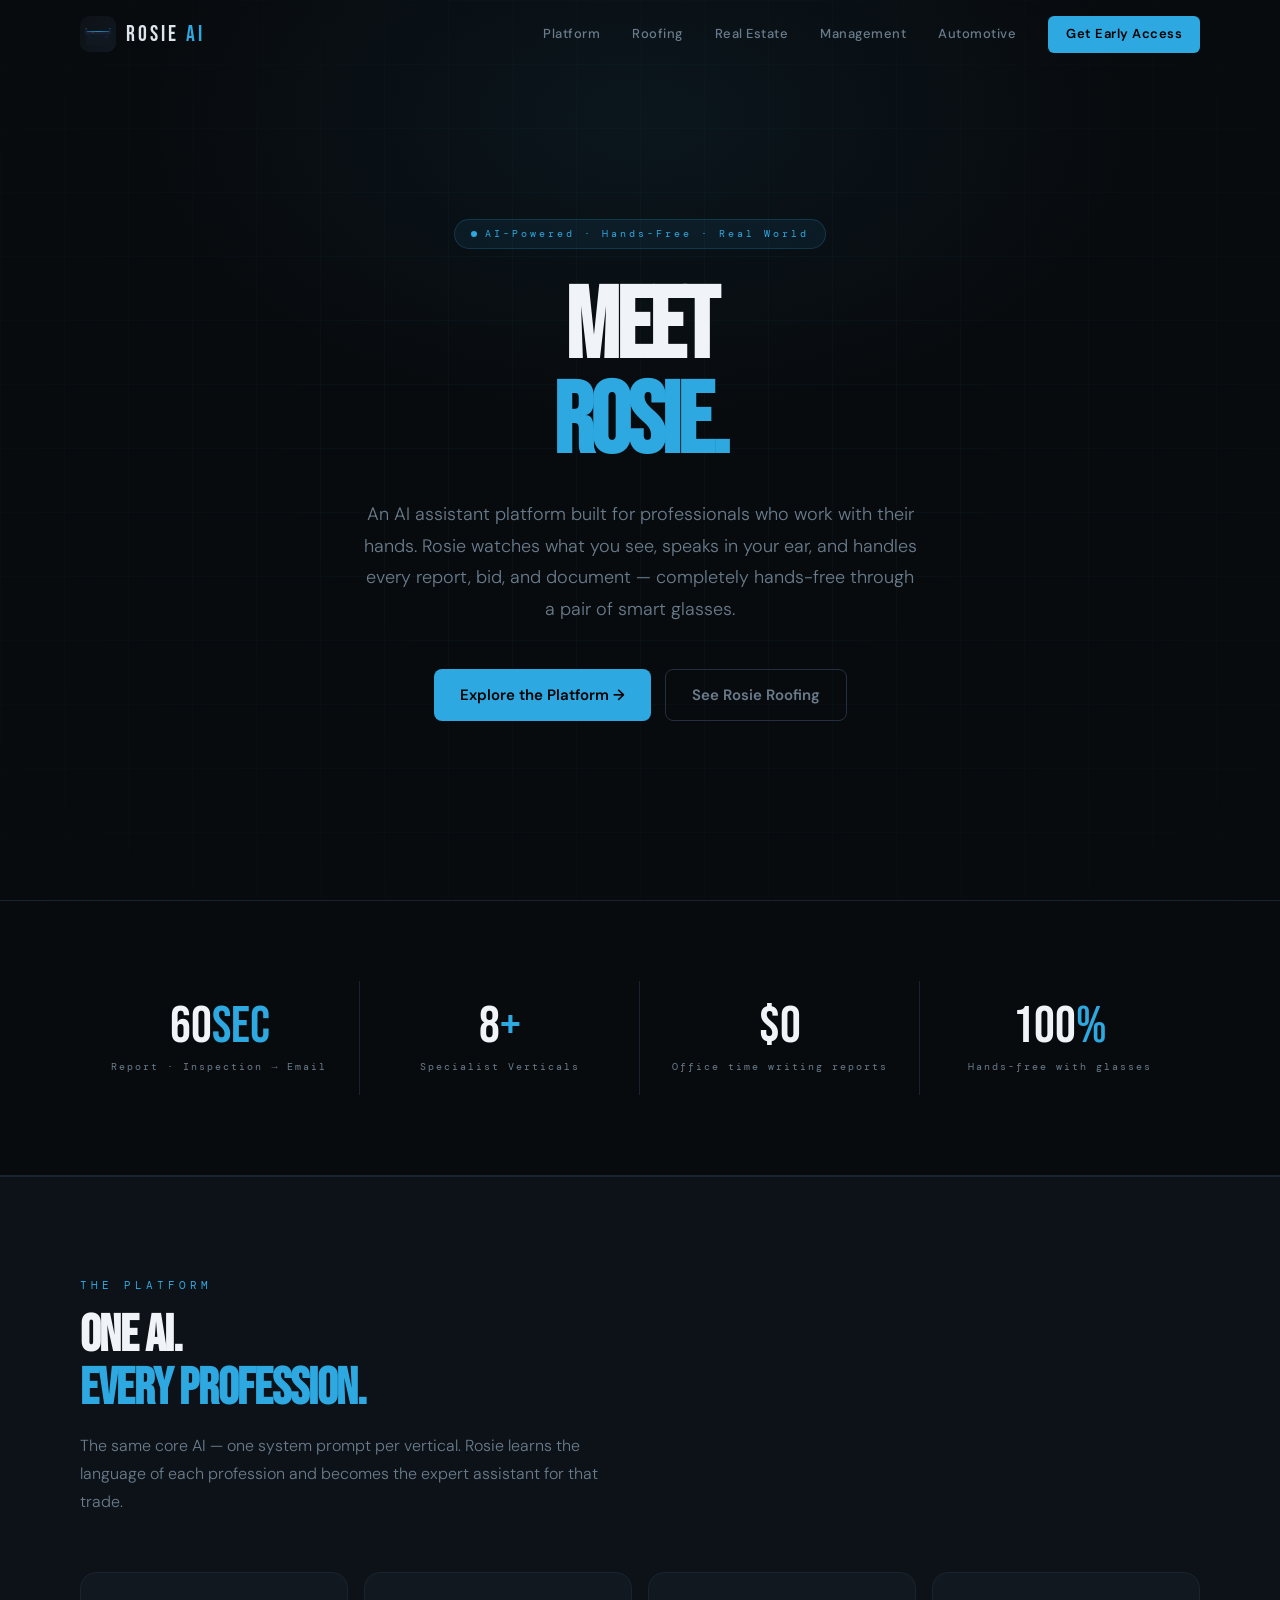
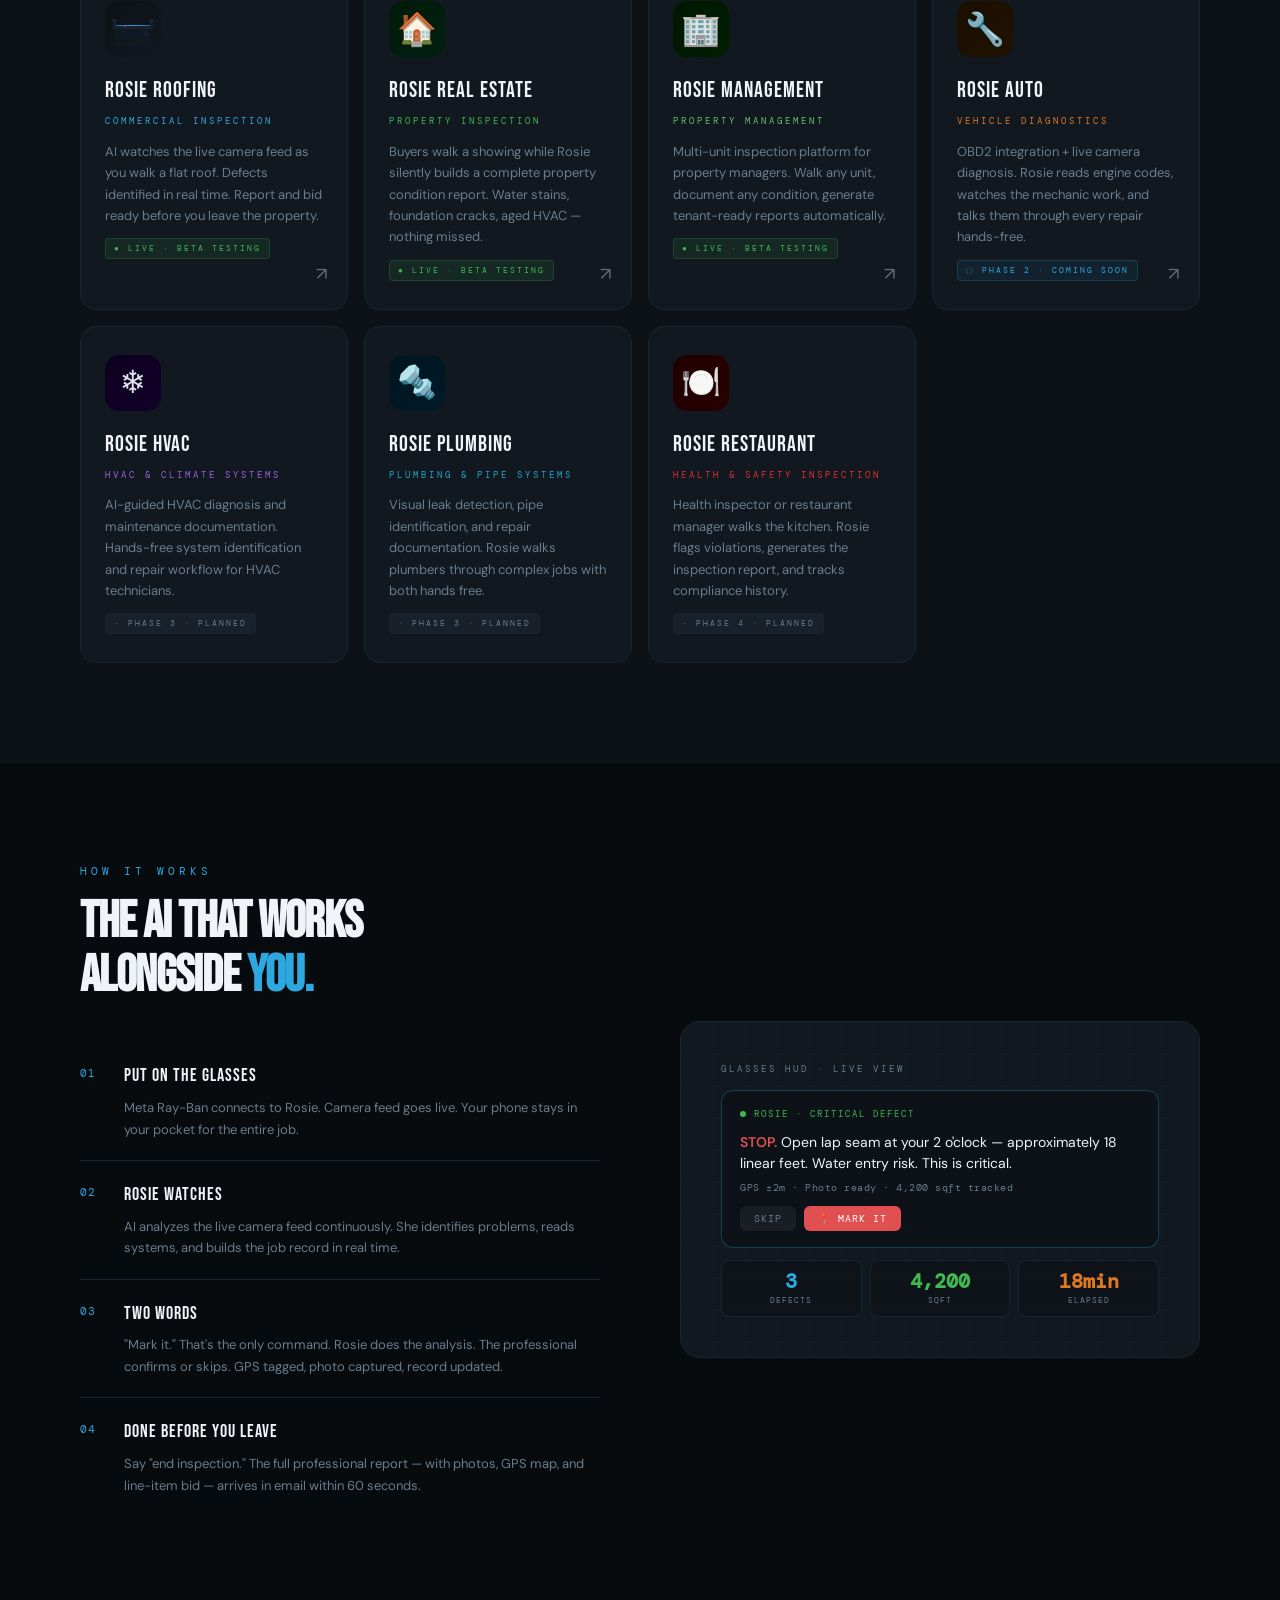
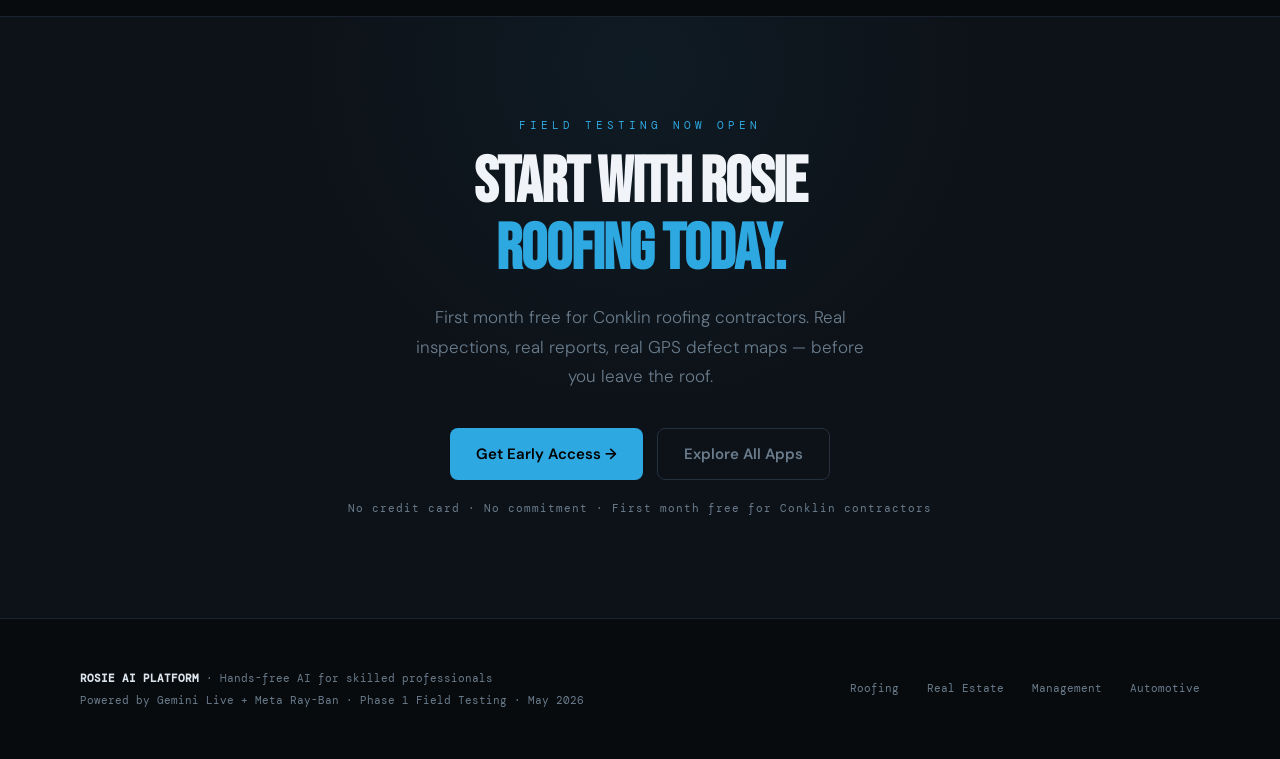
==== commit d01cad91: "feat: add Rosie Management landing page" ====
--- a/index.html
+++ b/index.html
@@ -261,8 +261,9 @@
     <div class="nav-links">
       <a onclick="showPage('home')">Platform</a>
       <a onclick="showPage('roofing')">Roofing</a>
+      <a onclick="showPage('realestate')">Real Estate</a>
+      <a onclick="showPage('management')">Management</a>
       <a onclick="showPage('automotive')">Automotive</a>
-      <a onclick="showPage('realestate')">Real Estate</a>
       <a onclick="showPage('home');setTimeout(()=>document.getElementById('cta').scrollIntoView({behavior:'smooth'}),100)" class="nav-cta">Get Early Access</a>
     </div>
   </div>
@@ -357,12 +358,13 @@
         </div>
 
         <!-- Management -->
-        <div class="app-card reveal" style="--card-color:#68c068;cursor:default">
+        <div class="app-card reveal" onclick="showPage('management')" style="--card-color:#68c068">
           <div class="app-card-icon" style="background:linear-gradient(135deg,#001800,#001e00);border-radius:14px;display:flex;align-items:center;justify-content:center;font-size:32px">🏢</div>
           <div class="app-card-name">ROSIE MANAGEMENT</div>
           <div class="app-card-tag" style="color:#68c068">Property Management</div>
           <div class="app-card-desc">Multi-unit inspection platform for property managers. Walk any unit, document any condition, generate tenant-ready reports automatically.</div>
           <div class="app-badge badge-live">● LIVE · BETA TESTING</div>
+          <div class="app-card-arrow">↗</div>
         </div>
 
         <!-- Automotive -->
@@ -496,8 +498,9 @@
         </div>
         <div class="footer-nav">
           <a onclick="showPage('roofing')">Roofing</a>
+          <a onclick="showPage('realestate')">Real Estate</a>
+          <a onclick="showPage('management')">Management</a>
           <a onclick="showPage('automotive')">Automotive</a>
-          <a onclick="showPage('realestate')">Real Estate</a>
         </div>
       </div>
     </div>
@@ -748,6 +751,103 @@
   <div class="app-back-section"><span class="btn btn-ghost" onclick="showPage('home')">← Back to Platform</span></div>
 </div>
 
+<!-- ══════════════════════════════════════════════════════ -->
+<!-- PAGE: ROSIE MANAGEMENT                                -->
+<!-- ══════════════════════════════════════════════════════ -->
+<div class="page" id="page-management">
+  <section class="app-page-hero" style="background:linear-gradient(160deg,#080b0e 0%,#00120b 100%)">
+    <div class="app-hero-glow" style="background:radial-gradient(ellipse,rgba(104,192,104,.08) 0%,transparent 70%)"></div>
+    <div class="container">
+      <div class="app-hero-inner">
+        <div class="app-hero-back" onclick="showPage('home')">← BACK TO PLATFORM</div>
+        <div class="app-hero-icon" style="background:linear-gradient(135deg,#001800,#001e00);border-radius:20px;display:flex;align-items:center;justify-content:center;font-size:44px;width:80px;height:80px">🏢</div>
+        <div style="font-family:var(--font-mono);font-size:10px;color:#68c068;letter-spacing:3px;margin-bottom:12px">PROPERTY MANAGEMENT · UNIT TURNS · FIELD DOCUMENTATION</div>
+        <h1 class="app-hero-headline">Walk the property.<br>Rosie handles the<br><em style="color:#68c068">paper trail.</em></h1>
+        <p class="app-hero-sub">Rosie Management helps property managers document unit conditions, track maintenance issues, and create tenant-ready records in real time. From move-ins to move-outs, from common areas to work orders, Rosie turns field walks into organized proof.</p>
+        <div class="app-hero-actions">
+          <span class="btn" style="background:#68c068;color:#000;display:inline-flex;align-items:center;gap:8px;padding:13px 26px;border-radius:8px;font-weight:600;font-size:15px;cursor:pointer" onclick="document.getElementById('management-signup').scrollIntoView({behavior:'smooth'})">Join the Waitlist →</span>
+          <span class="btn btn-ghost" onclick="document.getElementById('management-features').scrollIntoView({behavior:'smooth'})">See Features ↓</span>
+        </div>
+        <div style="margin-top:28px;display:inline-flex;align-items:center;gap:10px;background:rgba(104,192,104,.08);border:1px solid rgba(104,192,104,.2);border-radius:20px;padding:8px 16px">
+          <div style="width:6px;height:6px;border-radius:50%;background:#68c068;animation:blink 2s ease-in-out infinite"></div>
+          <span style="font-family:var(--font-mono);font-size:10px;color:#68c068;letter-spacing:2px">PHASE 2 · IN DEVELOPMENT · JOIN WAITLIST</span>
+        </div>
+      </div>
+    </div>
+  </section>
+
+  <section class="app-features" id="management-features">
+    <div class="container">
+      <span class="section-label reveal" style="color:#68c068">What Rosie manages</span>
+      <h2 class="section-title reveal">Every turn, every issue,<br><em style="color:#68c068">every unit.</em></h2>
+      <div class="features-grid">
+        <div class="feature-card reveal"><div class="feature-icon">📸</div><div class="feature-title">MOVE-IN / MOVE-OUT DOCUMENTATION</div><div class="feature-desc">Walk a unit with the camera on. Rosie timestamps photos, organizes room-by-room condition notes, and turns the walkthrough into a clean record for tenants, owners, and your office.</div></div>
+        <div class="feature-card reveal"><div class="feature-icon">🛠️</div><div class="feature-title">MAINTENANCE ISSUE CAPTURE</div><div class="feature-desc">Broken blinds, leaks, damaged flooring, appliance problems, wall patches, smoke detector issues — Rosie spots and records problems as you walk so nothing gets forgotten after the visit.</div></div>
+        <div class="feature-card reveal"><div class="feature-icon">🧾</div><div class="feature-title">TENANT-READY REPORTS</div><div class="feature-desc">Generate polished summaries with photos, issue lists, and recommended next steps. Use them for tenant communication, contractor dispatch, owner updates, or internal follow-up.</div></div>
+        <div class="feature-card reveal"><div class="feature-icon">📍</div><div class="feature-title">FIELD PROOF WITH CONTEXT</div><div class="feature-desc">Rosie keeps the who, what, and where together — unit number, room context, timestamps, and supporting photos — so your team has proof instead of vague notes in a text thread.</div></div>
+        <div class="feature-card reveal"><div class="feature-icon">🏘️</div><div class="feature-title">COMMON AREA INSPECTIONS</div><div class="feature-desc">Use the same workflow for hallways, laundry rooms, basements, parking lots, roofs, and exterior walks. Rosie helps standardize recurring property checks across every building in the portfolio.</div></div>
+        <div class="feature-card reveal"><div class="feature-icon">📲</div><div class="feature-title">OFFICE-READY FOLLOW-UP</div><div class="feature-desc">Rosie packages the visit so your office can act fast — dispatch vendors, track turn readiness, confirm completion, and keep a searchable history without retyping field notes later.</div></div>
+      </div>
+    </div>
+  </section>
+
+  <section style="padding:80px 0;border-top:1px solid var(--b1);background:var(--s1)">
+    <div class="container">
+      <span class="section-label reveal" style="color:#68c068">How teams use it</span>
+      <h2 class="section-title reveal">Built for the messy work<br><em style="color:#68c068">between tenants.</em></h2>
+      <div class="pricing-cards">
+        <div class="pricing-card reveal">
+          <div class="pricing-tier">Leasing & Turnover</div>
+          <div class="pricing-desc">Document move-outs, estimate repairs, confirm punch-list completion, and create a ready-to-rent record before the next showing.</div>
+          <div class="pricing-features">
+            <div class="pf"><span class="pf-check">✓</span>Room-by-room condition capture</div>
+            <div class="pf"><span class="pf-check">✓</span>Photo-backed damage records</div>
+            <div class="pf"><span class="pf-check">✓</span>Turn readiness summaries</div>
+          </div>
+        </div>
+        <div class="pricing-card featured reveal" style="background:linear-gradient(160deg,#0a1d12,#092015);border-color:#68c068">
+          <div class="pricing-badge" style="background:#68c068">BEST FIT</div>
+          <div class="pricing-tier" style="color:#68c068">Property Operations</div>
+          <div class="pricing-desc" style="color:#b8d7bf">For managers juggling units, contractors, and residents. Rosie keeps field inspections, maintenance proof, and follow-up documentation all in one workflow.</div>
+          <div class="pricing-features">
+            <div class="pf" style="color:#cfe7d3"><span class="pf-check">✓</span><strong style="color:#f0f7f1">Multi-property inspection workflow</strong></div>
+            <div class="pf" style="color:#cfe7d3"><span class="pf-check">✓</span>Issue capture + report generation</div>
+            <div class="pf" style="color:#cfe7d3"><span class="pf-check">✓</span>Searchable field history</div>
+          </div>
+        </div>
+        <div class="pricing-card reveal">
+          <div class="pricing-tier">Owners & Vendors</div>
+          <div class="pricing-desc">Share clean, visual records with owners and contractors so everyone sees the same condition, scope, and urgency without back-and-forth confusion.</div>
+          <div class="pricing-features">
+            <div class="pf"><span class="pf-check">✓</span>Owner update packets</div>
+            <div class="pf"><span class="pf-check">✓</span>Vendor-ready issue summaries</div>
+            <div class="pf"><span class="pf-check">✓</span>Clear proof of completed work</div>
+          </div>
+        </div>
+      </div>
+    </div>
+  </section>
+
+  <section style="padding:80px 0;border-top:1px solid var(--b1)" id="management-signup">
+    <div class="container" style="max-width:520px">
+      <span class="section-label reveal" style="color:#68c068">Join the waitlist</span>
+      <h2 class="section-title reveal" style="font-size:clamp(28px,4vw,42px);margin-bottom:32px">Run tighter properties with <em style="color:#68c068">less paperwork.</em></h2>
+      <form style="display:flex;flex-direction:column;gap:12px" onsubmit="handleSignup(event,'management')">
+        <input type="text" id="m-name" placeholder="Your name" style="background:var(--s2);border:1px solid var(--b2);color:var(--text);border-radius:8px;padding:13px 16px;font-family:var(--font-body);font-size:14px;outline:none;width:100%" onfocus="this.style.borderColor='#68c068'" onblur="this.style.borderColor='var(--b2)'">
+        <input type="text" id="m-company" placeholder="Company name / property group" style="background:var(--s2);border:1px solid var(--b2);color:var(--text);border-radius:8px;padding:13px 16px;font-family:var(--font-body);font-size:14px;outline:none;width:100%" onfocus="this.style.borderColor='#68c068'" onblur="this.style.borderColor='var(--b2)'">
+        <input type="email" id="m-email" placeholder="Email address" style="background:var(--s2);border:1px solid var(--b2);color:var(--text);border-radius:8px;padding:13px 16px;font-family:var(--font-body);font-size:14px;outline:none;width:100%" onfocus="this.style.borderColor='#68c068'" onblur="this.style.borderColor='var(--b2)'">
+        <input type="tel" id="m-phone" placeholder="Phone number" style="background:var(--s2);border:1px solid var(--b2);color:var(--text);border-radius:8px;padding:13px 16px;font-family:var(--font-body);font-size:14px;outline:none;width:100%" onfocus="this.style.borderColor='#68c068'" onblur="this.style.borderColor='var(--b2)'">
+        <button type="submit" style="background:#68c068;color:#000;border:none;border-radius:8px;padding:14px;font-family:var(--font-body);font-weight:700;font-size:15px;cursor:pointer">Join Waitlist →</button>
+      </form>
+      <div id="management-success" style="display:none;text-align:center;padding:24px;background:var(--s2);border:1px solid var(--green);border-radius:8px;margin-top:12px">
+        <div style="color:var(--green);font-family:var(--font-mono);font-size:12px;letter-spacing:2px;margin-bottom:8px">✓ YOU'RE ON THE LIST</div>
+        <div style="color:var(--muted);font-size:13px">We'll reach out when Rosie Management opens for beta users.</div>
+      </div>
+    </div>
+  </section>
+  <div class="app-back-section"><span class="btn btn-ghost" onclick="showPage('home')">← Back to Platform</span></div>
+</div>
+
 <!-- ══════════════════════ SCRIPTS ══════════════════════ -->
 <script>
 // ── Page routing ───────────────────────────────────────
@@ -805,7 +905,7 @@
 // ── Form handlers ──────────────────────────────────────
 function handleSignup(e, vertical) {
   e.preventDefault();
-  const pfx = {roofing:'r', automotive:'a', realestate:'re'}[vertical];
+  const pfx = {roofing:'r', automotive:'a', realestate:'re', management:'m'}[vertical];
   const name = document.getElementById(pfx + '-name')?.value || '';
   const email = document.getElementById(pfx + '-email')?.value || '';
   if (!email) return;
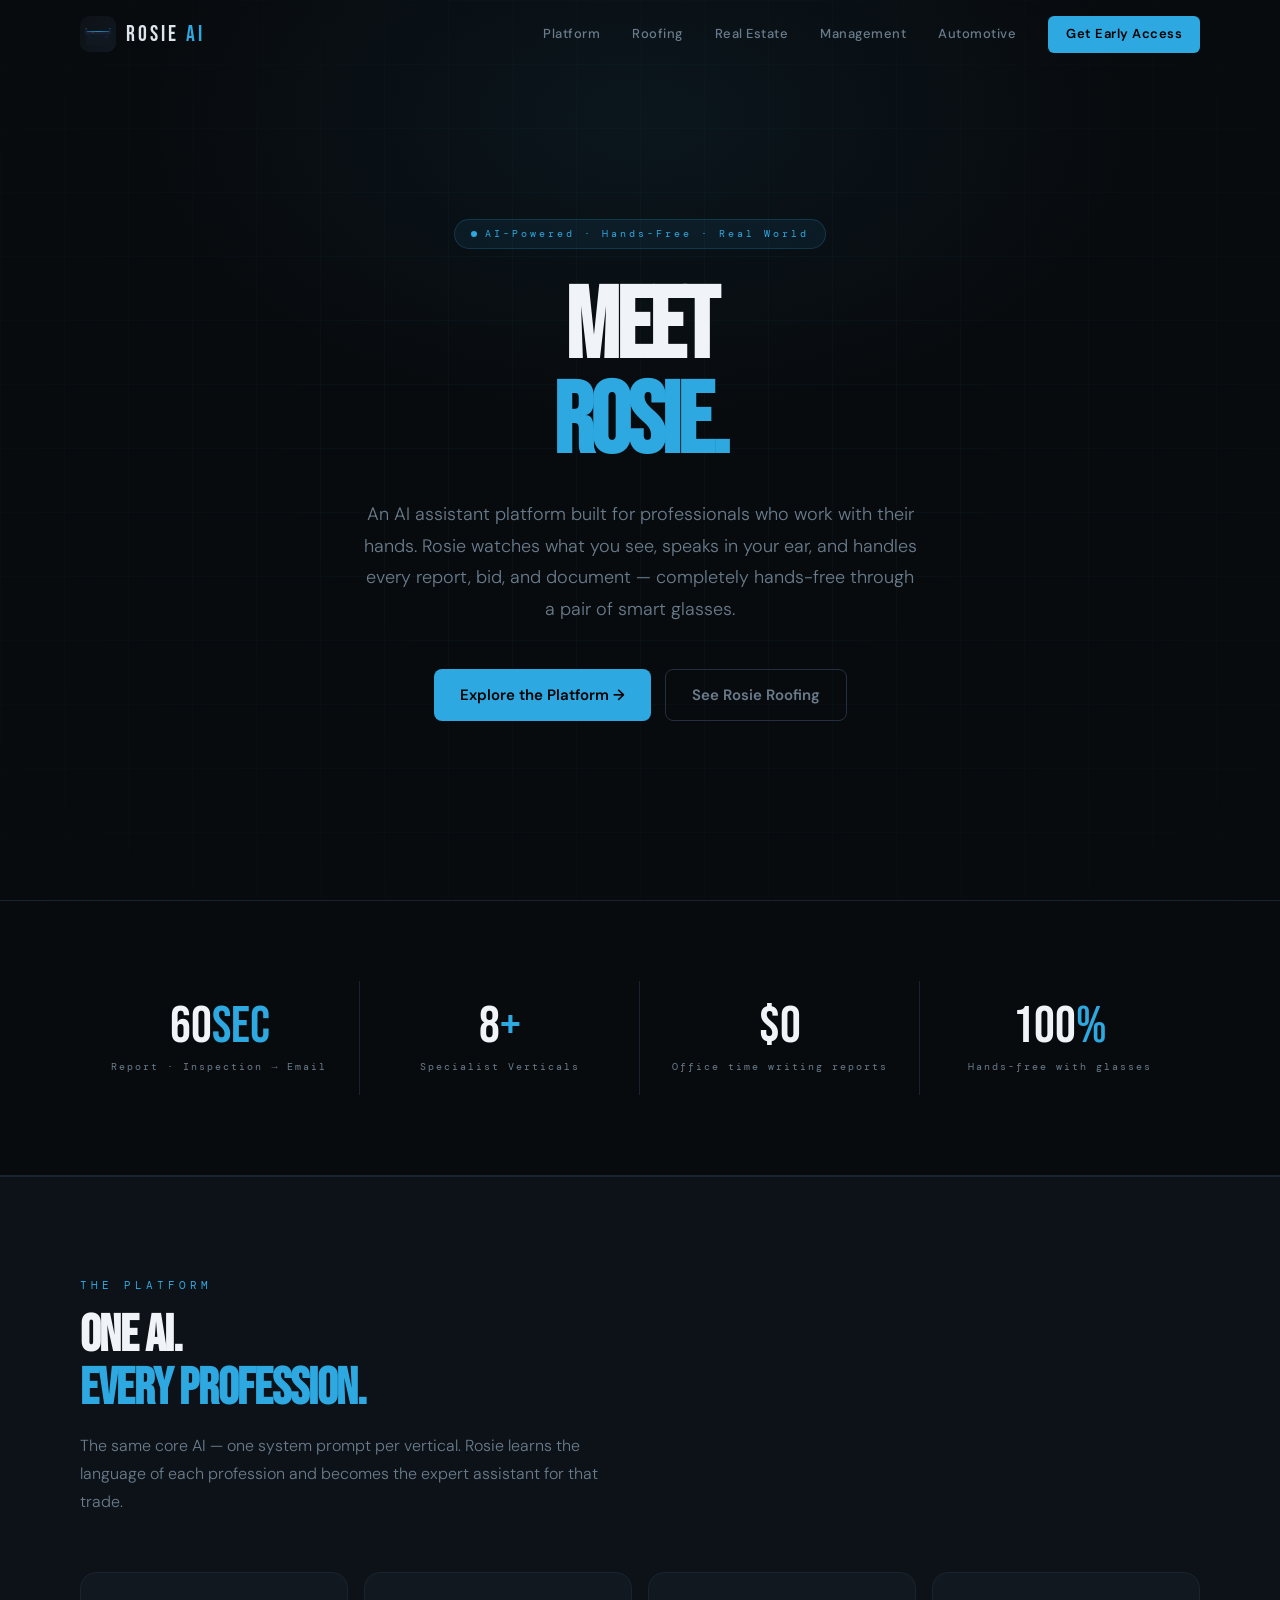
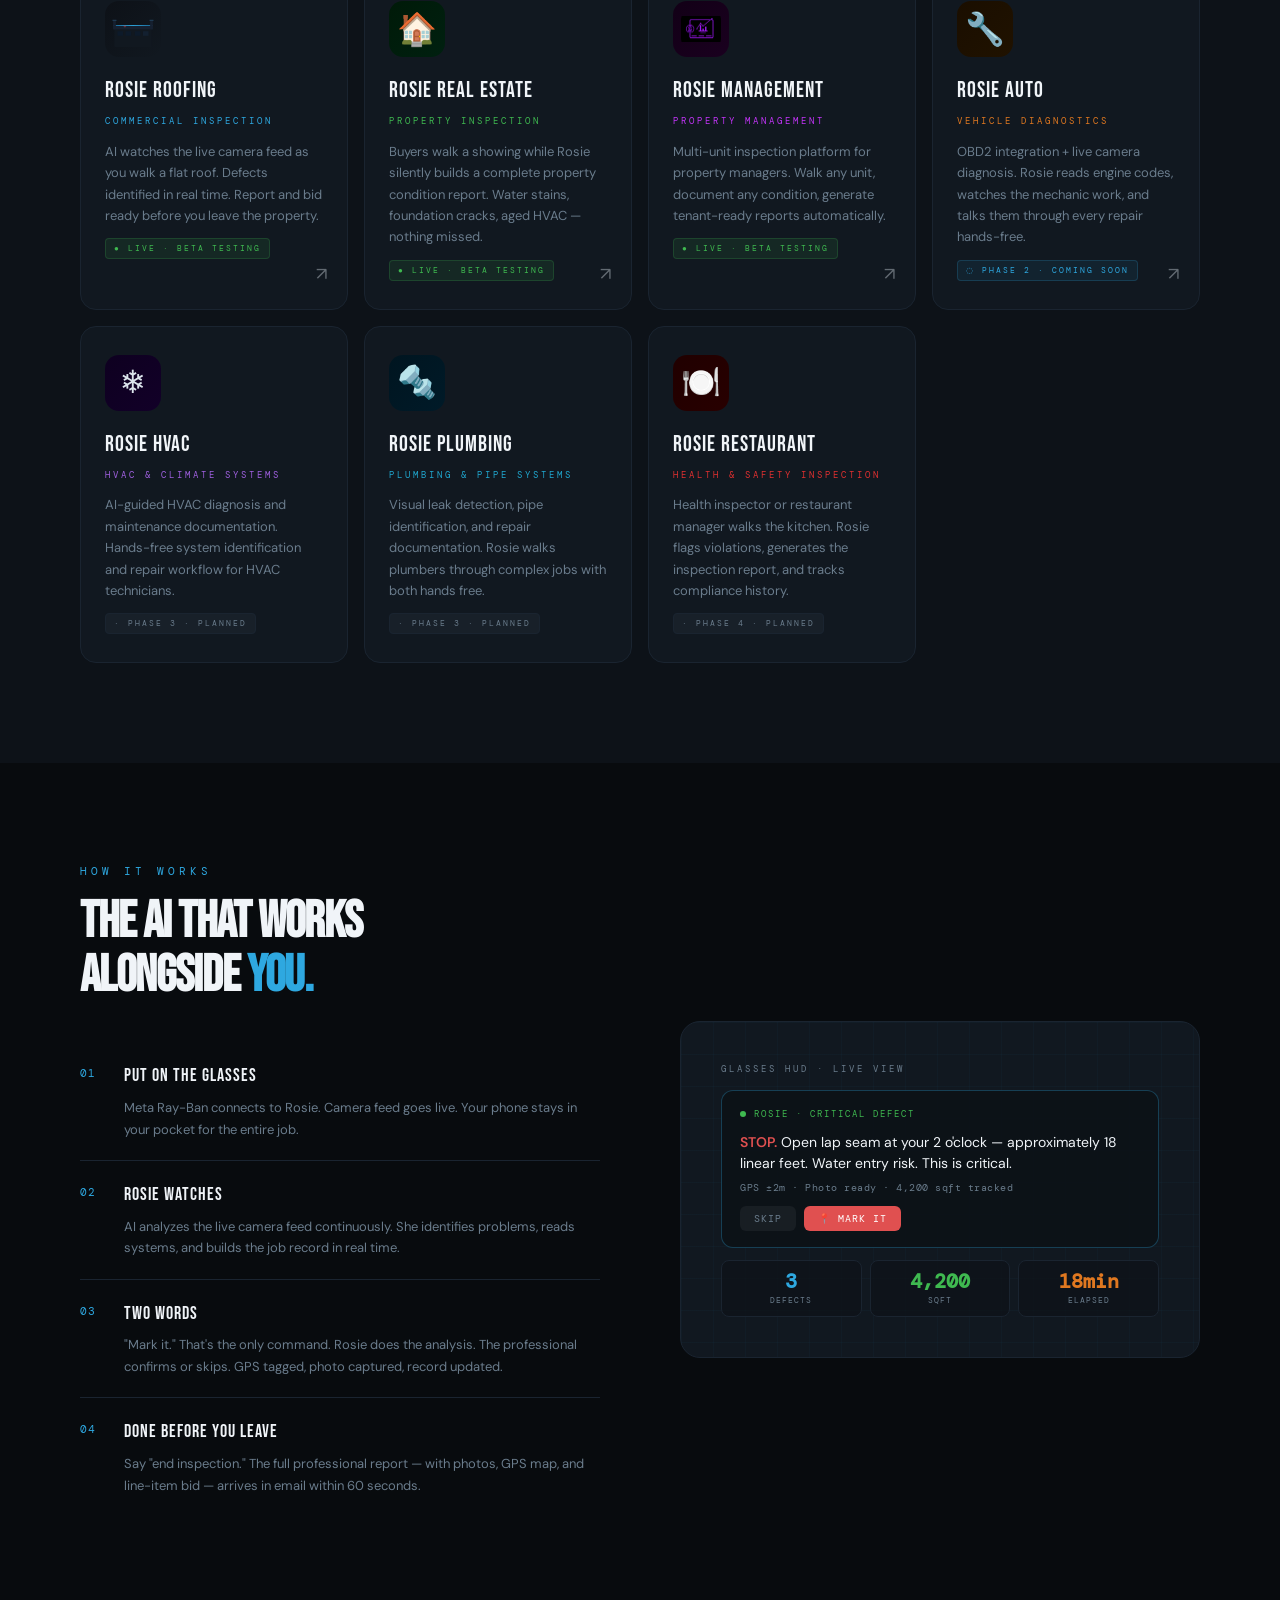
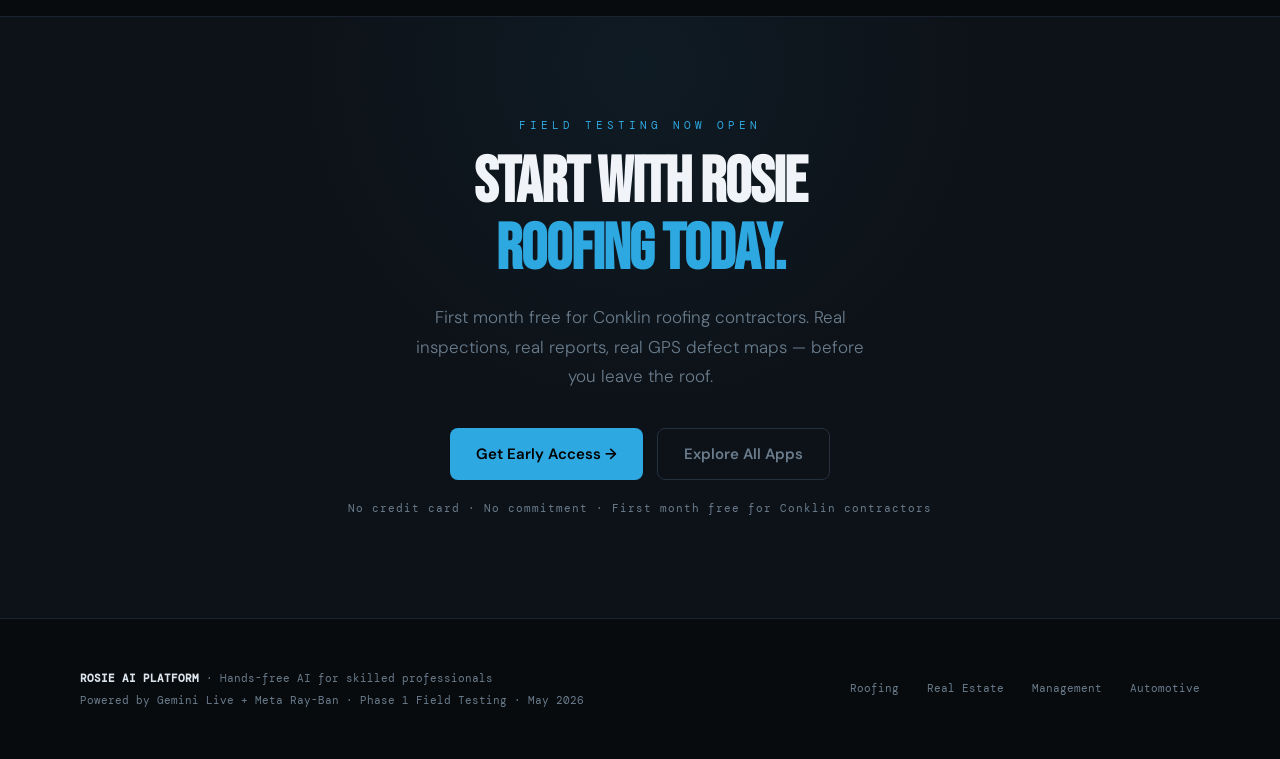
==== commit 7b677f04: "feat: update Rosie Management branding" ====
--- a/index.html
+++ b/index.html
@@ -358,10 +358,12 @@
         </div>
 
         <!-- Management -->
-        <div class="app-card reveal" onclick="showPage('management')" style="--card-color:#68c068">
-          <div class="app-card-icon" style="background:linear-gradient(135deg,#001800,#001e00);border-radius:14px;display:flex;align-items:center;justify-content:center;font-size:32px">🏢</div>
+        <div class="app-card reveal" onclick="showPage('management')" style="--card-color:#c334f8">
+          <div class="app-card-icon" style="background:linear-gradient(135deg,#120016,#1a001f);border-radius:14px;display:flex;align-items:center;justify-content:center;padding:8px">
+            <img src="assets/rosie-management-icon.jpg" alt="Rosie Management icon" style="width:100%;height:100%;object-fit:contain;border-radius:10px;display:block">
+          </div>
           <div class="app-card-name">ROSIE MANAGEMENT</div>
-          <div class="app-card-tag" style="color:#68c068">Property Management</div>
+          <div class="app-card-tag" style="color:#c334f8">Property Management</div>
           <div class="app-card-desc">Multi-unit inspection platform for property managers. Walk any unit, document any condition, generate tenant-ready reports automatically.</div>
           <div class="app-badge badge-live">● LIVE · BETA TESTING</div>
           <div class="app-card-arrow">↗</div>
@@ -755,22 +757,22 @@
 <!-- PAGE: ROSIE MANAGEMENT                                -->
 <!-- ══════════════════════════════════════════════════════ -->
 <div class="page" id="page-management">
-  <section class="app-page-hero" style="background:linear-gradient(160deg,#080b0e 0%,#00120b 100%)">
-    <div class="app-hero-glow" style="background:radial-gradient(ellipse,rgba(104,192,104,.08) 0%,transparent 70%)"></div>
+  <section class="app-page-hero" style="background:linear-gradient(160deg,#080b0e 0%,#160018 100%)">
+    <div class="app-hero-glow" style="background:radial-gradient(ellipse,rgba(195,52,248,.12) 0%,transparent 70%)"></div>
     <div class="container">
       <div class="app-hero-inner">
         <div class="app-hero-back" onclick="showPage('home')">← BACK TO PLATFORM</div>
-        <div class="app-hero-icon" style="background:linear-gradient(135deg,#001800,#001e00);border-radius:20px;display:flex;align-items:center;justify-content:center;font-size:44px;width:80px;height:80px">🏢</div>
-        <div style="font-family:var(--font-mono);font-size:10px;color:#68c068;letter-spacing:3px;margin-bottom:12px">PROPERTY MANAGEMENT · UNIT TURNS · FIELD DOCUMENTATION</div>
-        <h1 class="app-hero-headline">Walk the property.<br>Rosie handles the<br><em style="color:#68c068">paper trail.</em></h1>
+        <div class="app-hero-icon" style="background:linear-gradient(135deg,#120016,#1a001f);border-radius:20px;display:flex;align-items:center;justify-content:center;padding:10px;width:80px;height:80px"><img src="assets/rosie-management-icon.jpg" alt="Rosie Management icon" style="width:100%;height:100%;object-fit:contain;border-radius:14px;display:block"></div>
+        <div style="font-family:var(--font-mono);font-size:10px;color:#c334f8;letter-spacing:3px;margin-bottom:12px">PROPERTY MANAGEMENT · UNIT TURNS · FIELD DOCUMENTATION</div>
+        <h1 class="app-hero-headline">Walk the property.<br>Rosie handles the<br><em style="color:#c334f8">paper trail.</em></h1>
         <p class="app-hero-sub">Rosie Management helps property managers document unit conditions, track maintenance issues, and create tenant-ready records in real time. From move-ins to move-outs, from common areas to work orders, Rosie turns field walks into organized proof.</p>
         <div class="app-hero-actions">
-          <span class="btn" style="background:#68c068;color:#000;display:inline-flex;align-items:center;gap:8px;padding:13px 26px;border-radius:8px;font-weight:600;font-size:15px;cursor:pointer" onclick="document.getElementById('management-signup').scrollIntoView({behavior:'smooth'})">Join the Waitlist →</span>
+          <span class="btn" style="background:#c334f8;color:#000;display:inline-flex;align-items:center;gap:8px;padding:13px 26px;border-radius:8px;font-weight:600;font-size:15px;cursor:pointer" onclick="document.getElementById('management-signup').scrollIntoView({behavior:'smooth'})">Join the Waitlist →</span>
           <span class="btn btn-ghost" onclick="document.getElementById('management-features').scrollIntoView({behavior:'smooth'})">See Features ↓</span>
         </div>
-        <div style="margin-top:28px;display:inline-flex;align-items:center;gap:10px;background:rgba(104,192,104,.08);border:1px solid rgba(104,192,104,.2);border-radius:20px;padding:8px 16px">
-          <div style="width:6px;height:6px;border-radius:50%;background:#68c068;animation:blink 2s ease-in-out infinite"></div>
-          <span style="font-family:var(--font-mono);font-size:10px;color:#68c068;letter-spacing:2px">PHASE 2 · IN DEVELOPMENT · JOIN WAITLIST</span>
+        <div style="margin-top:28px;display:inline-flex;align-items:center;gap:10px;background:rgba(195,52,248,.10);border:1px solid rgba(195,52,248,.28);border-radius:20px;padding:8px 16px">
+          <div style="width:6px;height:6px;border-radius:50%;background:#c334f8;animation:blink 2s ease-in-out infinite"></div>
+          <span style="font-family:var(--font-mono);font-size:10px;color:#c334f8;letter-spacing:2px">PHASE 2 · IN DEVELOPMENT · JOIN WAITLIST</span>
         </div>
       </div>
     </div>
@@ -778,8 +780,8 @@
 
   <section class="app-features" id="management-features">
     <div class="container">
-      <span class="section-label reveal" style="color:#68c068">What Rosie manages</span>
-      <h2 class="section-title reveal">Every turn, every issue,<br><em style="color:#68c068">every unit.</em></h2>
+      <span class="section-label reveal" style="color:#c334f8">What Rosie manages</span>
+      <h2 class="section-title reveal">Every turn, every issue,<br><em style="color:#c334f8">every unit.</em></h2>
       <div class="features-grid">
         <div class="feature-card reveal"><div class="feature-icon">📸</div><div class="feature-title">MOVE-IN / MOVE-OUT DOCUMENTATION</div><div class="feature-desc">Walk a unit with the camera on. Rosie timestamps photos, organizes room-by-room condition notes, and turns the walkthrough into a clean record for tenants, owners, and your office.</div></div>
         <div class="feature-card reveal"><div class="feature-icon">🛠️</div><div class="feature-title">MAINTENANCE ISSUE CAPTURE</div><div class="feature-desc">Broken blinds, leaks, damaged flooring, appliance problems, wall patches, smoke detector issues — Rosie spots and records problems as you walk so nothing gets forgotten after the visit.</div></div>
@@ -793,8 +795,8 @@
 
   <section style="padding:80px 0;border-top:1px solid var(--b1);background:var(--s1)">
     <div class="container">
-      <span class="section-label reveal" style="color:#68c068">How teams use it</span>
-      <h2 class="section-title reveal">Built for the messy work<br><em style="color:#68c068">between tenants.</em></h2>
+      <span class="section-label reveal" style="color:#c334f8">How teams use it</span>
+      <h2 class="section-title reveal">Built for the messy work<br><em style="color:#c334f8">between tenants.</em></h2>
       <div class="pricing-cards">
         <div class="pricing-card reveal">
           <div class="pricing-tier">Leasing & Turnover</div>
@@ -805,14 +807,14 @@
             <div class="pf"><span class="pf-check">✓</span>Turn readiness summaries</div>
           </div>
         </div>
-        <div class="pricing-card featured reveal" style="background:linear-gradient(160deg,#0a1d12,#092015);border-color:#68c068">
-          <div class="pricing-badge" style="background:#68c068">BEST FIT</div>
-          <div class="pricing-tier" style="color:#68c068">Property Operations</div>
-          <div class="pricing-desc" style="color:#b8d7bf">For managers juggling units, contractors, and residents. Rosie keeps field inspections, maintenance proof, and follow-up documentation all in one workflow.</div>
+        <div class="pricing-card featured reveal" style="background:linear-gradient(160deg,#18041f,#120218);border-color:#c334f8">
+          <div class="pricing-badge" style="background:#c334f8">BEST FIT</div>
+          <div class="pricing-tier" style="color:#c334f8">Property Operations</div>
+          <div class="pricing-desc" style="color:#e3c8ee">For managers juggling units, contractors, and residents. Rosie keeps field inspections, maintenance proof, and follow-up documentation all in one workflow.</div>
           <div class="pricing-features">
-            <div class="pf" style="color:#cfe7d3"><span class="pf-check">✓</span><strong style="color:#f0f7f1">Multi-property inspection workflow</strong></div>
-            <div class="pf" style="color:#cfe7d3"><span class="pf-check">✓</span>Issue capture + report generation</div>
-            <div class="pf" style="color:#cfe7d3"><span class="pf-check">✓</span>Searchable field history</div>
+            <div class="pf" style="color:#efd9f8"><span class="pf-check">✓</span><strong style="color:#fbf4ff">Multi-property inspection workflow</strong></div>
+            <div class="pf" style="color:#efd9f8"><span class="pf-check">✓</span>Issue capture + report generation</div>
+            <div class="pf" style="color:#efd9f8"><span class="pf-check">✓</span>Searchable field history</div>
           </div>
         </div>
         <div class="pricing-card reveal">
@@ -830,17 +832,17 @@
 
   <section style="padding:80px 0;border-top:1px solid var(--b1)" id="management-signup">
     <div class="container" style="max-width:520px">
-      <span class="section-label reveal" style="color:#68c068">Join the waitlist</span>
-      <h2 class="section-title reveal" style="font-size:clamp(28px,4vw,42px);margin-bottom:32px">Run tighter properties with <em style="color:#68c068">less paperwork.</em></h2>
+      <span class="section-label reveal" style="color:#c334f8">Join the waitlist</span>
+      <h2 class="section-title reveal" style="font-size:clamp(28px,4vw,42px);margin-bottom:32px">Run tighter properties with <em style="color:#c334f8">less paperwork.</em></h2>
       <form style="display:flex;flex-direction:column;gap:12px" onsubmit="handleSignup(event,'management')">
-        <input type="text" id="m-name" placeholder="Your name" style="background:var(--s2);border:1px solid var(--b2);color:var(--text);border-radius:8px;padding:13px 16px;font-family:var(--font-body);font-size:14px;outline:none;width:100%" onfocus="this.style.borderColor='#68c068'" onblur="this.style.borderColor='var(--b2)'">
-        <input type="text" id="m-company" placeholder="Company name / property group" style="background:var(--s2);border:1px solid var(--b2);color:var(--text);border-radius:8px;padding:13px 16px;font-family:var(--font-body);font-size:14px;outline:none;width:100%" onfocus="this.style.borderColor='#68c068'" onblur="this.style.borderColor='var(--b2)'">
-        <input type="email" id="m-email" placeholder="Email address" style="background:var(--s2);border:1px solid var(--b2);color:var(--text);border-radius:8px;padding:13px 16px;font-family:var(--font-body);font-size:14px;outline:none;width:100%" onfocus="this.style.borderColor='#68c068'" onblur="this.style.borderColor='var(--b2)'">
-        <input type="tel" id="m-phone" placeholder="Phone number" style="background:var(--s2);border:1px solid var(--b2);color:var(--text);border-radius:8px;padding:13px 16px;font-family:var(--font-body);font-size:14px;outline:none;width:100%" onfocus="this.style.borderColor='#68c068'" onblur="this.style.borderColor='var(--b2)'">
-        <button type="submit" style="background:#68c068;color:#000;border:none;border-radius:8px;padding:14px;font-family:var(--font-body);font-weight:700;font-size:15px;cursor:pointer">Join Waitlist →</button>
+        <input type="text" id="m-name" placeholder="Your name" style="background:var(--s2);border:1px solid var(--b2);color:var(--text);border-radius:8px;padding:13px 16px;font-family:var(--font-body);font-size:14px;outline:none;width:100%" onfocus="this.style.borderColor='#c334f8'" onblur="this.style.borderColor='var(--b2)'">
+        <input type="text" id="m-company" placeholder="Company name / property group" style="background:var(--s2);border:1px solid var(--b2);color:var(--text);border-radius:8px;padding:13px 16px;font-family:var(--font-body);font-size:14px;outline:none;width:100%" onfocus="this.style.borderColor='#c334f8'" onblur="this.style.borderColor='var(--b2)'">
+        <input type="email" id="m-email" placeholder="Email address" style="background:var(--s2);border:1px solid var(--b2);color:var(--text);border-radius:8px;padding:13px 16px;font-family:var(--font-body);font-size:14px;outline:none;width:100%" onfocus="this.style.borderColor='#c334f8'" onblur="this.style.borderColor='var(--b2)'">
+        <input type="tel" id="m-phone" placeholder="Phone number" style="background:var(--s2);border:1px solid var(--b2);color:var(--text);border-radius:8px;padding:13px 16px;font-family:var(--font-body);font-size:14px;outline:none;width:100%" onfocus="this.style.borderColor='#c334f8'" onblur="this.style.borderColor='var(--b2)'">
+        <button type="submit" style="background:#c334f8;color:#000;border:none;border-radius:8px;padding:14px;font-family:var(--font-body);font-weight:700;font-size:15px;cursor:pointer">Join Waitlist →</button>
       </form>
-      <div id="management-success" style="display:none;text-align:center;padding:24px;background:var(--s2);border:1px solid var(--green);border-radius:8px;margin-top:12px">
-        <div style="color:var(--green);font-family:var(--font-mono);font-size:12px;letter-spacing:2px;margin-bottom:8px">✓ YOU'RE ON THE LIST</div>
+      <div id="management-success" style="display:none;text-align:center;padding:24px;background:var(--s2);border:1px solid #c334f8;border-radius:8px;margin-top:12px">
+        <div style="color:#c334f8;font-family:var(--font-mono);font-size:12px;letter-spacing:2px;margin-bottom:8px">✓ YOU'RE ON THE LIST</div>
         <div style="color:var(--muted);font-size:13px">We'll reach out when Rosie Management opens for beta users.</div>
       </div>
     </div>
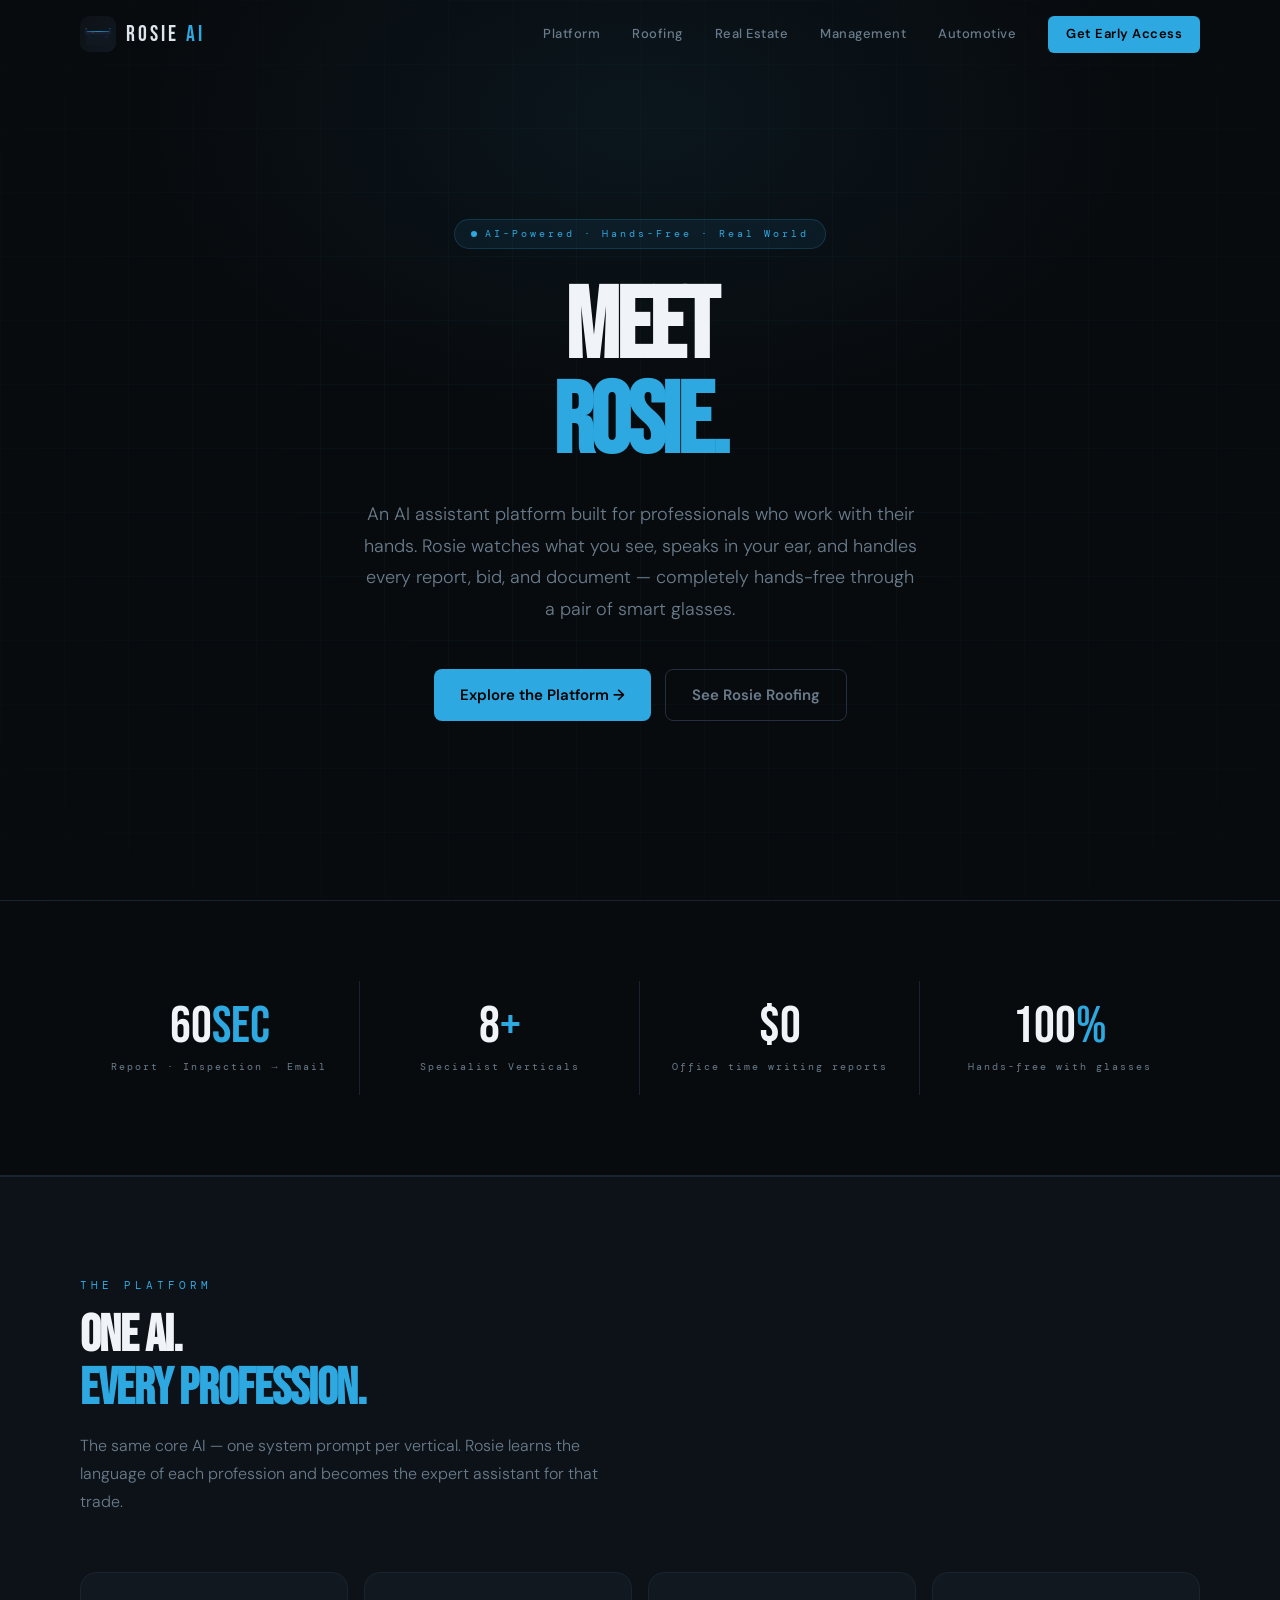
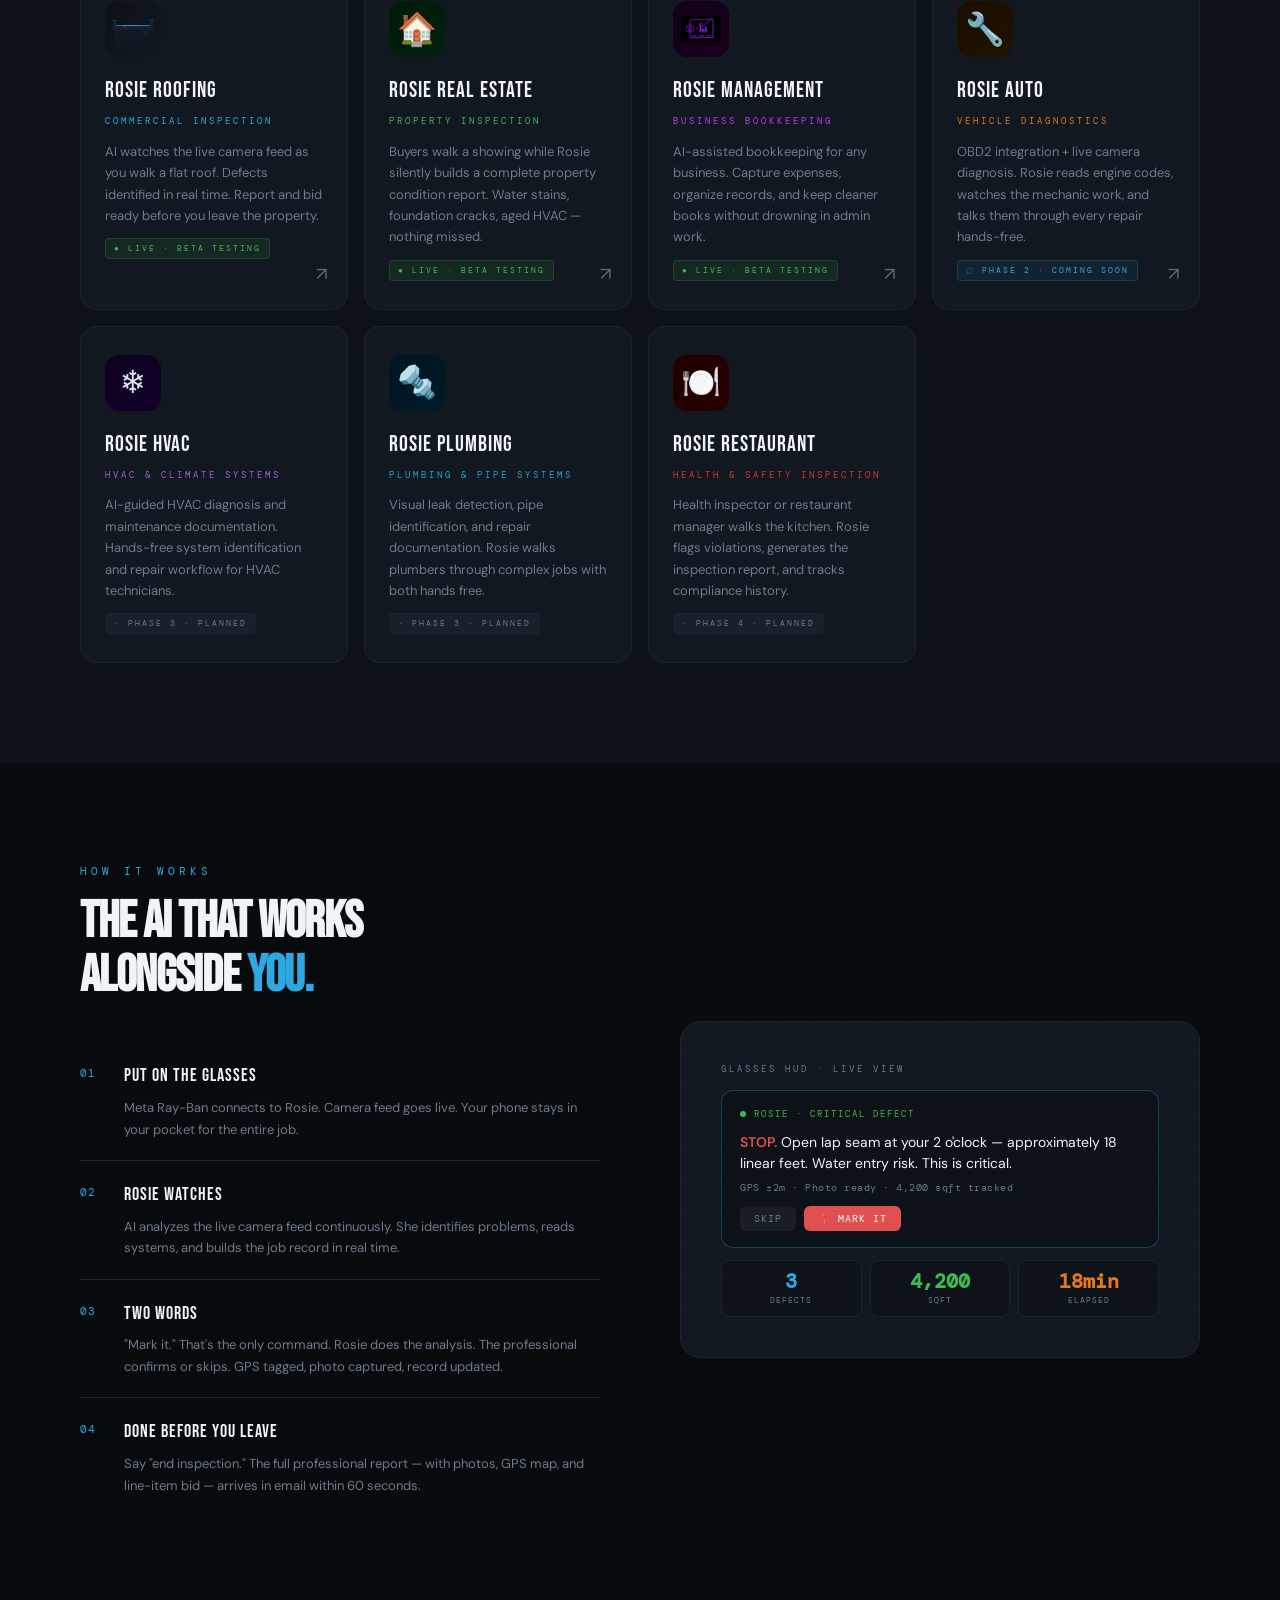
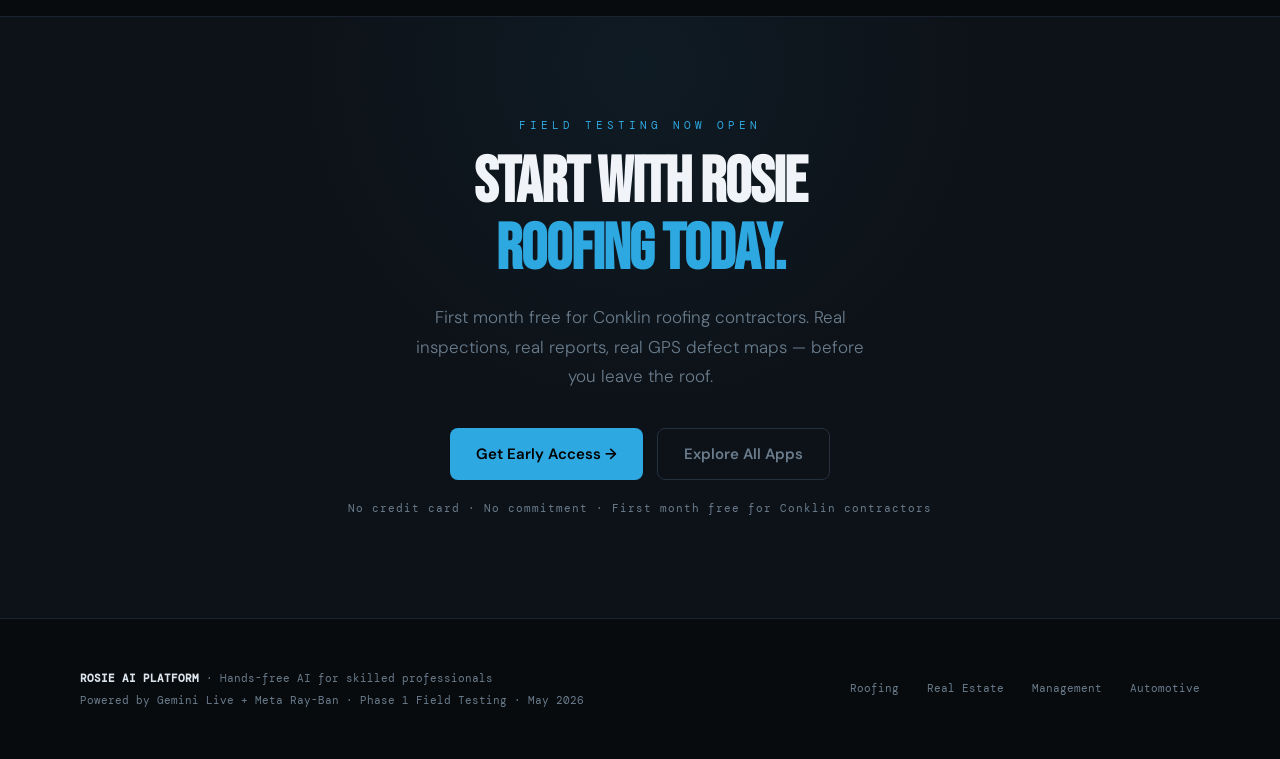
==== commit 961289f8: "feat: reword Rosie Management for bookkeeping" ====
--- a/index.html
+++ b/index.html
@@ -363,8 +363,8 @@
             <img src="assets/rosie-management-icon.jpg" alt="Rosie Management icon" style="width:100%;height:100%;object-fit:contain;border-radius:10px;display:block">
           </div>
           <div class="app-card-name">ROSIE MANAGEMENT</div>
-          <div class="app-card-tag" style="color:#c334f8">Property Management</div>
-          <div class="app-card-desc">Multi-unit inspection platform for property managers. Walk any unit, document any condition, generate tenant-ready reports automatically.</div>
+          <div class="app-card-tag" style="color:#c334f8">Business Bookkeeping</div>
+          <div class="app-card-desc">AI-assisted bookkeeping for any business. Capture expenses, organize records, and keep cleaner books without drowning in admin work.</div>
           <div class="app-badge badge-live">● LIVE · BETA TESTING</div>
           <div class="app-card-arrow">↗</div>
         </div>
@@ -763,9 +763,9 @@
       <div class="app-hero-inner">
         <div class="app-hero-back" onclick="showPage('home')">← BACK TO PLATFORM</div>
         <div class="app-hero-icon" style="background:linear-gradient(135deg,#120016,#1a001f);border-radius:20px;display:flex;align-items:center;justify-content:center;padding:10px;width:80px;height:80px"><img src="assets/rosie-management-icon.jpg" alt="Rosie Management icon" style="width:100%;height:100%;object-fit:contain;border-radius:14px;display:block"></div>
-        <div style="font-family:var(--font-mono);font-size:10px;color:#c334f8;letter-spacing:3px;margin-bottom:12px">PROPERTY MANAGEMENT · UNIT TURNS · FIELD DOCUMENTATION</div>
-        <h1 class="app-hero-headline">Walk the property.<br>Rosie handles the<br><em style="color:#c334f8">paper trail.</em></h1>
-        <p class="app-hero-sub">Rosie Management helps property managers document unit conditions, track maintenance issues, and create tenant-ready records in real time. From move-ins to move-outs, from common areas to work orders, Rosie turns field walks into organized proof.</p>
+        <div style="font-family:var(--font-mono);font-size:10px;color:#c334f8;letter-spacing:3px;margin-bottom:12px">BOOKKEEPING · EXPENSE TRACKING · BUSINESS RECORDS</div>
+        <h1 class="app-hero-headline">Run the business.<br>Rosie keeps the<br><em style="color:#c334f8">books cleaner.</em></h1>
+        <p class="app-hero-sub">Rosie Management is an AI-powered bookkeeping assistant for any business. Track expenses, organize receipts, log payments, and keep your records ready for taxes, reporting, and day-to-day decisions without getting buried in paperwork.</p>
         <div class="app-hero-actions">
           <span class="btn" style="background:#c334f8;color:#000;display:inline-flex;align-items:center;gap:8px;padding:13px 26px;border-radius:8px;font-weight:600;font-size:15px;cursor:pointer" onclick="document.getElementById('management-signup').scrollIntoView({behavior:'smooth'})">Join the Waitlist →</span>
           <span class="btn btn-ghost" onclick="document.getElementById('management-features').scrollIntoView({behavior:'smooth'})">See Features ↓</span>
@@ -780,50 +780,50 @@
 
   <section class="app-features" id="management-features">
     <div class="container">
-      <span class="section-label reveal" style="color:#c334f8">What Rosie manages</span>
-      <h2 class="section-title reveal">Every turn, every issue,<br><em style="color:#c334f8">every unit.</em></h2>
+      <span class="section-label reveal" style="color:#c334f8">What Rosie handles</span>
+      <h2 class="section-title reveal">Every receipt, every expense,<br><em style="color:#c334f8">every transaction.</em></h2>
       <div class="features-grid">
-        <div class="feature-card reveal"><div class="feature-icon">📸</div><div class="feature-title">MOVE-IN / MOVE-OUT DOCUMENTATION</div><div class="feature-desc">Walk a unit with the camera on. Rosie timestamps photos, organizes room-by-room condition notes, and turns the walkthrough into a clean record for tenants, owners, and your office.</div></div>
-        <div class="feature-card reveal"><div class="feature-icon">🛠️</div><div class="feature-title">MAINTENANCE ISSUE CAPTURE</div><div class="feature-desc">Broken blinds, leaks, damaged flooring, appliance problems, wall patches, smoke detector issues — Rosie spots and records problems as you walk so nothing gets forgotten after the visit.</div></div>
-        <div class="feature-card reveal"><div class="feature-icon">🧾</div><div class="feature-title">TENANT-READY REPORTS</div><div class="feature-desc">Generate polished summaries with photos, issue lists, and recommended next steps. Use them for tenant communication, contractor dispatch, owner updates, or internal follow-up.</div></div>
-        <div class="feature-card reveal"><div class="feature-icon">📍</div><div class="feature-title">FIELD PROOF WITH CONTEXT</div><div class="feature-desc">Rosie keeps the who, what, and where together — unit number, room context, timestamps, and supporting photos — so your team has proof instead of vague notes in a text thread.</div></div>
-        <div class="feature-card reveal"><div class="feature-icon">🏘️</div><div class="feature-title">COMMON AREA INSPECTIONS</div><div class="feature-desc">Use the same workflow for hallways, laundry rooms, basements, parking lots, roofs, and exterior walks. Rosie helps standardize recurring property checks across every building in the portfolio.</div></div>
-        <div class="feature-card reveal"><div class="feature-icon">📲</div><div class="feature-title">OFFICE-READY FOLLOW-UP</div><div class="feature-desc">Rosie packages the visit so your office can act fast — dispatch vendors, track turn readiness, confirm completion, and keep a searchable history without retyping field notes later.</div></div>
+        <div class="feature-card reveal"><div class="feature-icon">🧾</div><div class="feature-title">RECEIPT & EXPENSE CAPTURE</div><div class="feature-desc">Snap a photo or forward a receipt and Rosie pulls the details into your books. Keep purchases organized by vendor, category, date, and job without manual entry headaches.</div></div>
+        <div class="feature-card reveal"><div class="feature-icon">📊</div><div class="feature-title">REAL-TIME BOOKKEEPING</div><div class="feature-desc">Rosie keeps transactions current as money moves. Income, expenses, reimbursements, and recurring bills stay organized so you always know where the business stands.</div></div>
+        <div class="feature-card reveal"><div class="feature-icon">💳</div><div class="feature-title">PAYMENT & ACCOUNT TRACKING</div><div class="feature-desc">Track what was paid, what is due, and what still needs review. Rosie helps match receipts to transactions and keeps cleaner records across cards, bank accounts, and vendors.</div></div>
+        <div class="feature-card reveal"><div class="feature-icon">🗂️</div><div class="feature-title">SEARCHABLE BUSINESS RECORDS</div><div class="feature-desc">Every transaction, note, and supporting document stays tied together in one place, so you can find proof fast when a customer, vendor, partner, or accountant needs answers.</div></div>
+        <div class="feature-card reveal"><div class="feature-icon">📆</div><div class="feature-title">MONTH-END READY</div><div class="feature-desc">Rosie helps you stay ahead of reconciliation and reporting by keeping records organized throughout the month instead of scrambling at the end.</div></div>
+        <div class="feature-card reveal"><div class="feature-icon">🤝</div><div class="feature-title">OWNER & ACCOUNTANT FRIENDLY</div><div class="feature-desc">Share cleaner summaries with business partners, tax preparers, or bookkeepers so everyone sees the same numbers and supporting backup without endless back-and-forth.</div></div>
       </div>
     </div>
   </section>
 
   <section style="padding:80px 0;border-top:1px solid var(--b1);background:var(--s1)">
     <div class="container">
-      <span class="section-label reveal" style="color:#c334f8">How teams use it</span>
-      <h2 class="section-title reveal">Built for the messy work<br><em style="color:#c334f8">between tenants.</em></h2>
+      <span class="section-label reveal" style="color:#c334f8">How businesses use it</span>
+      <h2 class="section-title reveal">Built for the admin work<br><em style="color:#c334f8">owners put off.</em></h2>
       <div class="pricing-cards">
         <div class="pricing-card reveal">
-          <div class="pricing-tier">Leasing & Turnover</div>
-          <div class="pricing-desc">Document move-outs, estimate repairs, confirm punch-list completion, and create a ready-to-rent record before the next showing.</div>
+          <div class="pricing-tier">Solo Operators</div>
+          <div class="pricing-desc">Perfect for owners wearing five hats. Rosie keeps receipts, expenses, and payment records organized without needing a full back-office team.</div>
           <div class="pricing-features">
-            <div class="pf"><span class="pf-check">✓</span>Room-by-room condition capture</div>
-            <div class="pf"><span class="pf-check">✓</span>Photo-backed damage records</div>
-            <div class="pf"><span class="pf-check">✓</span>Turn readiness summaries</div>
+            <div class="pf"><span class="pf-check">✓</span>Fast receipt capture</div>
+            <div class="pf"><span class="pf-check">✓</span>Simple expense organization</div>
+            <div class="pf"><span class="pf-check">✓</span>Cleaner month-end records</div>
           </div>
         </div>
         <div class="pricing-card featured reveal" style="background:linear-gradient(160deg,#18041f,#120218);border-color:#c334f8">
           <div class="pricing-badge" style="background:#c334f8">BEST FIT</div>
-          <div class="pricing-tier" style="color:#c334f8">Property Operations</div>
-          <div class="pricing-desc" style="color:#e3c8ee">For managers juggling units, contractors, and residents. Rosie keeps field inspections, maintenance proof, and follow-up documentation all in one workflow.</div>
+          <div class="pricing-tier" style="color:#c334f8">Growing Businesses</div>
+          <div class="pricing-desc" style="color:#e3c8ee">For businesses with real transaction volume and no time for bookkeeping chaos. Rosie helps keep records current, searchable, and easier to hand off to finance or tax support.</div>
           <div class="pricing-features">
-            <div class="pf" style="color:#efd9f8"><span class="pf-check">✓</span><strong style="color:#fbf4ff">Multi-property inspection workflow</strong></div>
-            <div class="pf" style="color:#efd9f8"><span class="pf-check">✓</span>Issue capture + report generation</div>
-            <div class="pf" style="color:#efd9f8"><span class="pf-check">✓</span>Searchable field history</div>
+            <div class="pf" style="color:#efd9f8"><span class="pf-check">✓</span><strong style="color:#fbf4ff">Ongoing bookkeeping support</strong></div>
+            <div class="pf" style="color:#efd9f8"><span class="pf-check">✓</span>Transaction and document organization</div>
+            <div class="pf" style="color:#efd9f8"><span class="pf-check">✓</span>Clean handoff to accountant or tax prep</div>
           </div>
         </div>
         <div class="pricing-card reveal">
-          <div class="pricing-tier">Owners & Vendors</div>
-          <div class="pricing-desc">Share clean, visual records with owners and contractors so everyone sees the same condition, scope, and urgency without back-and-forth confusion.</div>
+          <div class="pricing-tier">Teams & Partners</div>
+          <div class="pricing-desc">Keep employees, partners, and outside accountants on the same page with organized documentation that makes review and follow-up easier.</div>
           <div class="pricing-features">
-            <div class="pf"><span class="pf-check">✓</span>Owner update packets</div>
-            <div class="pf"><span class="pf-check">✓</span>Vendor-ready issue summaries</div>
-            <div class="pf"><span class="pf-check">✓</span>Clear proof of completed work</div>
+            <div class="pf"><span class="pf-check">✓</span>Shared financial context</div>
+            <div class="pf"><span class="pf-check">✓</span>Supporting backup for decisions</div>
+            <div class="pf"><span class="pf-check">✓</span>Less back-and-forth during review</div>
           </div>
         </div>
       </div>
@@ -833,10 +833,10 @@
   <section style="padding:80px 0;border-top:1px solid var(--b1)" id="management-signup">
     <div class="container" style="max-width:520px">
       <span class="section-label reveal" style="color:#c334f8">Join the waitlist</span>
-      <h2 class="section-title reveal" style="font-size:clamp(28px,4vw,42px);margin-bottom:32px">Run tighter properties with <em style="color:#c334f8">less paperwork.</em></h2>
+      <h2 class="section-title reveal" style="font-size:clamp(28px,4vw,42px);margin-bottom:32px">Run a tighter business with <em style="color:#c334f8">cleaner books.</em></h2>
       <form style="display:flex;flex-direction:column;gap:12px" onsubmit="handleSignup(event,'management')">
         <input type="text" id="m-name" placeholder="Your name" style="background:var(--s2);border:1px solid var(--b2);color:var(--text);border-radius:8px;padding:13px 16px;font-family:var(--font-body);font-size:14px;outline:none;width:100%" onfocus="this.style.borderColor='#c334f8'" onblur="this.style.borderColor='var(--b2)'">
-        <input type="text" id="m-company" placeholder="Company name / property group" style="background:var(--s2);border:1px solid var(--b2);color:var(--text);border-radius:8px;padding:13px 16px;font-family:var(--font-body);font-size:14px;outline:none;width:100%" onfocus="this.style.borderColor='#c334f8'" onblur="this.style.borderColor='var(--b2)'">
+        <input type="text" id="m-company" placeholder="Business name" style="background:var(--s2);border:1px solid var(--b2);color:var(--text);border-radius:8px;padding:13px 16px;font-family:var(--font-body);font-size:14px;outline:none;width:100%" onfocus="this.style.borderColor='#c334f8'" onblur="this.style.borderColor='var(--b2)'">
         <input type="email" id="m-email" placeholder="Email address" style="background:var(--s2);border:1px solid var(--b2);color:var(--text);border-radius:8px;padding:13px 16px;font-family:var(--font-body);font-size:14px;outline:none;width:100%" onfocus="this.style.borderColor='#c334f8'" onblur="this.style.borderColor='var(--b2)'">
         <input type="tel" id="m-phone" placeholder="Phone number" style="background:var(--s2);border:1px solid var(--b2);color:var(--text);border-radius:8px;padding:13px 16px;font-family:var(--font-body);font-size:14px;outline:none;width:100%" onfocus="this.style.borderColor='#c334f8'" onblur="this.style.borderColor='var(--b2)'">
         <button type="submit" style="background:#c334f8;color:#000;border:none;border-radius:8px;padding:14px;font-family:var(--font-body);font-weight:700;font-size:15px;cursor:pointer">Join Waitlist →</button>
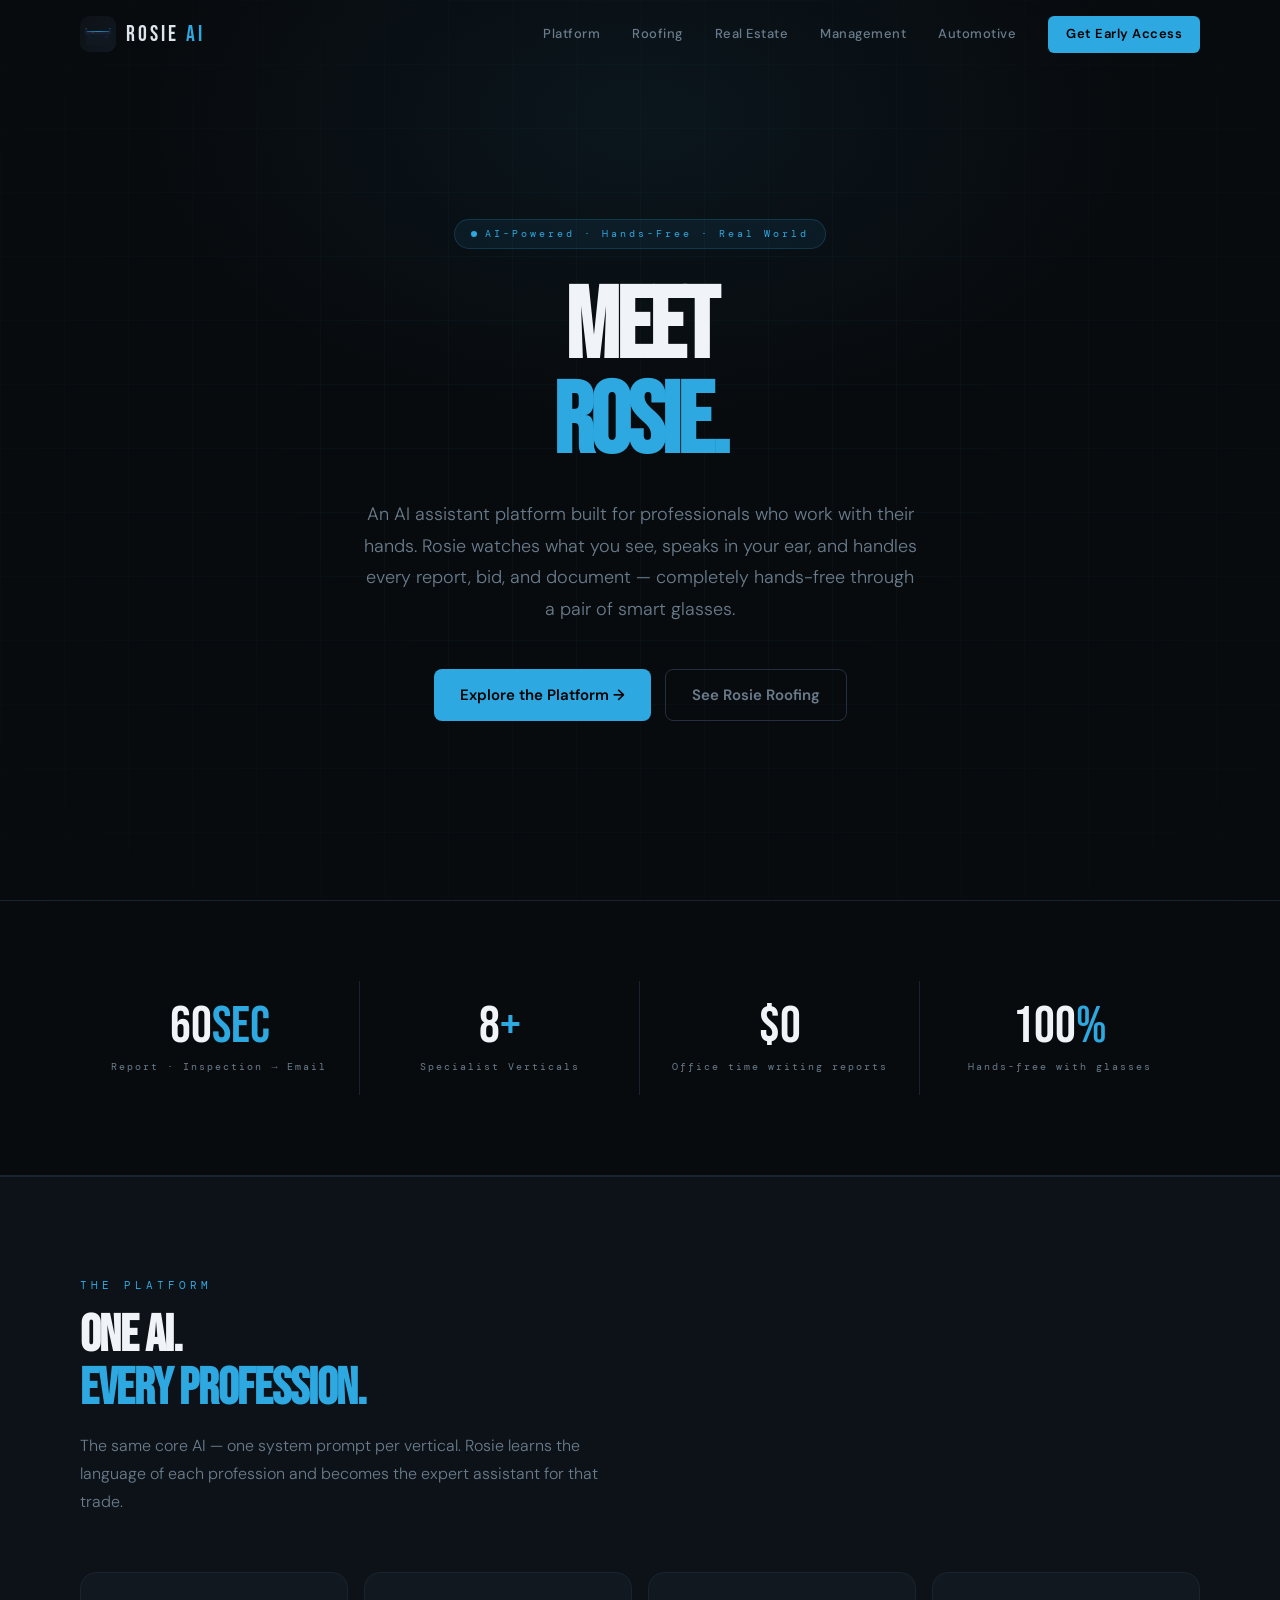
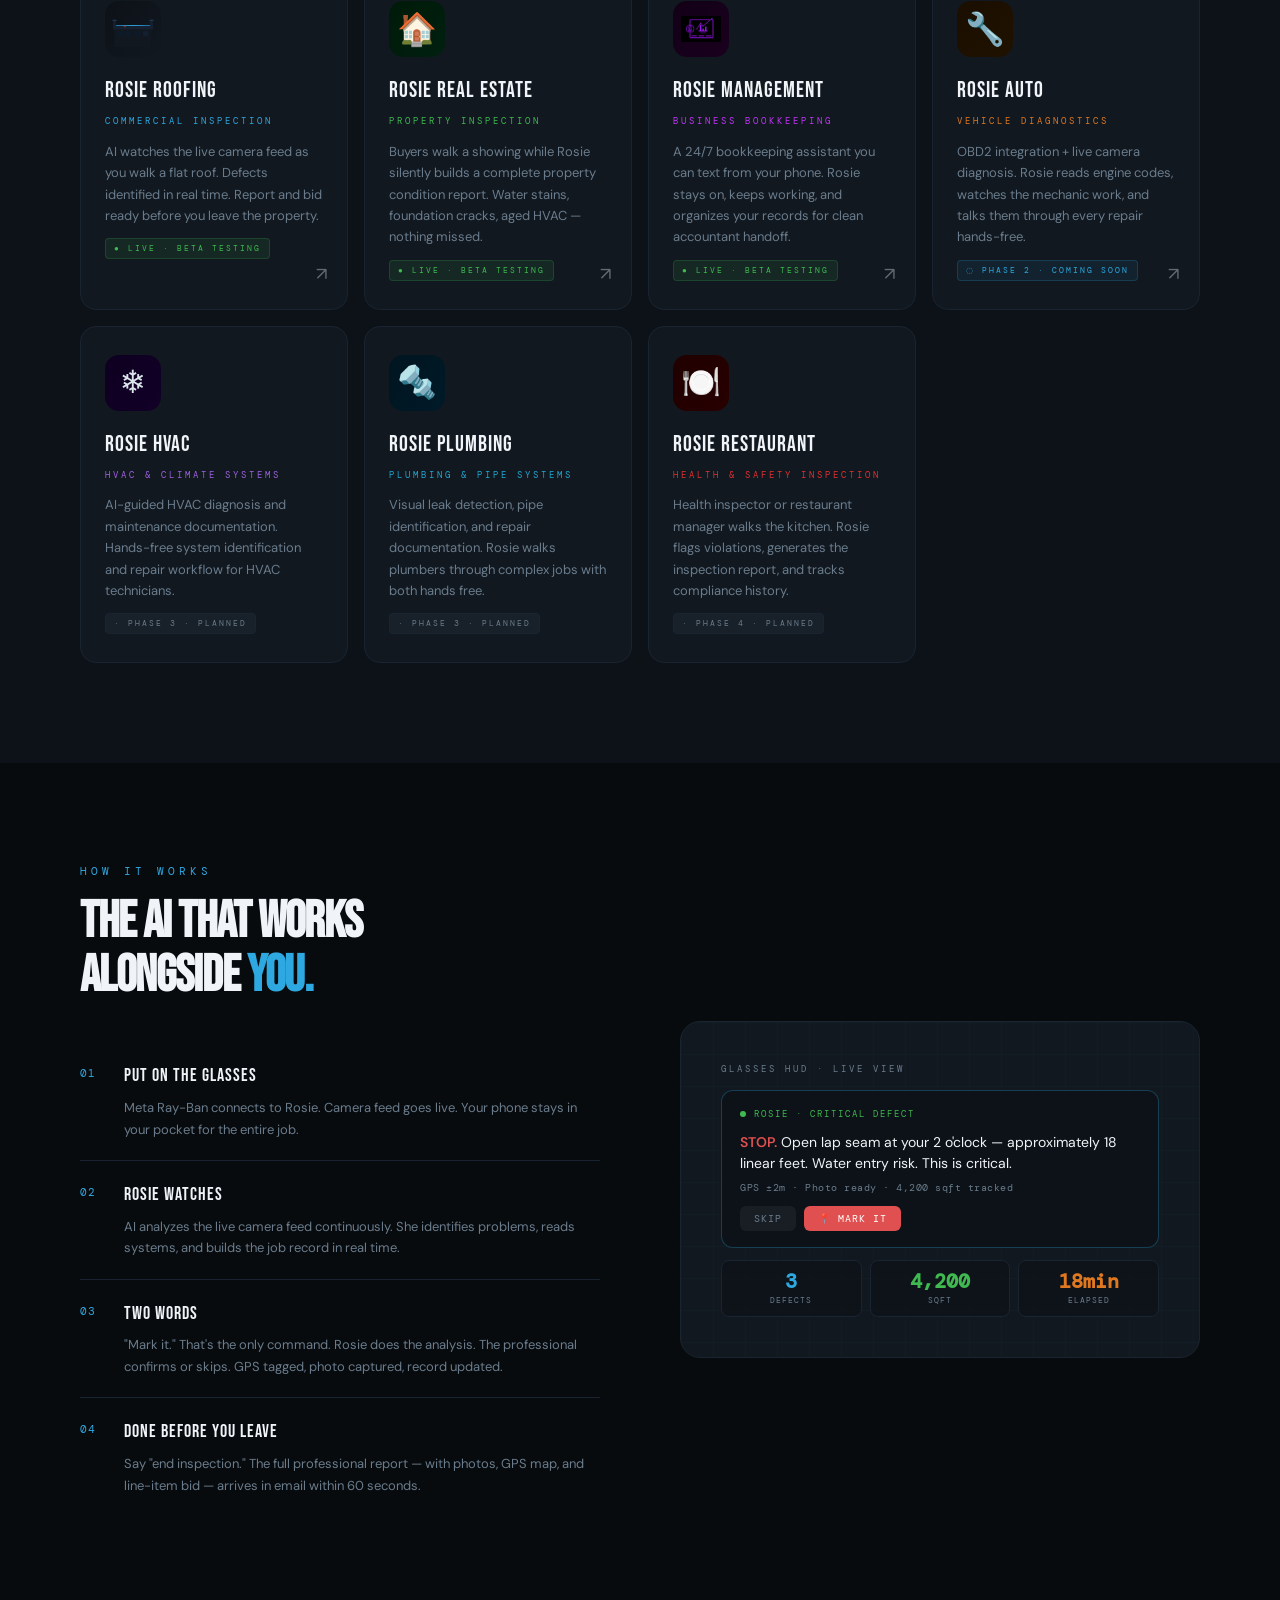
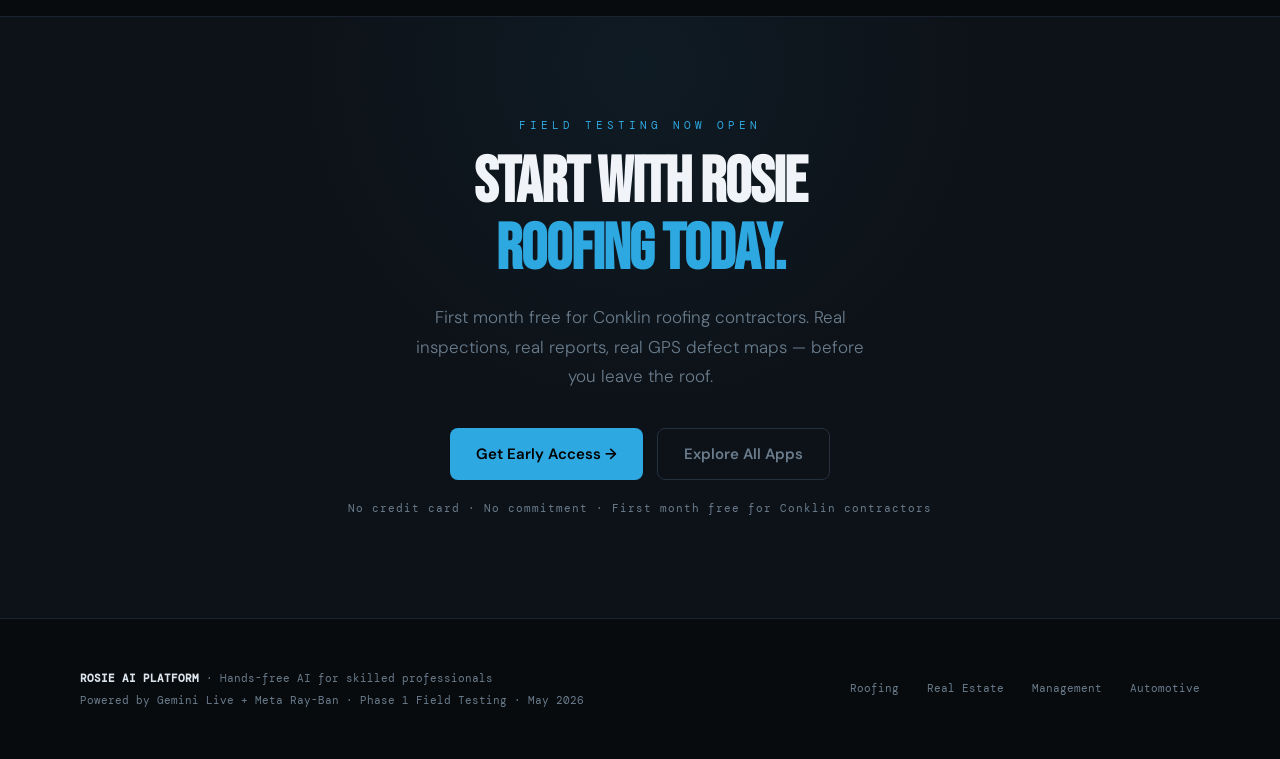
==== commit 74ffd1f6: "feat: expand Rosie Management 24-7 bookkeeping copy" ====
--- a/index.html
+++ b/index.html
@@ -364,7 +364,7 @@
           </div>
           <div class="app-card-name">ROSIE MANAGEMENT</div>
           <div class="app-card-tag" style="color:#c334f8">Business Bookkeeping</div>
-          <div class="app-card-desc">AI-assisted bookkeeping for any business. Capture expenses, organize records, and keep cleaner books without drowning in admin work.</div>
+          <div class="app-card-desc">A 24/7 bookkeeping assistant you can text from your phone. Rosie stays on, keeps working, and organizes your records for clean accountant handoff.</div>
           <div class="app-badge badge-live">● LIVE · BETA TESTING</div>
           <div class="app-card-arrow">↗</div>
         </div>
@@ -765,7 +765,7 @@
         <div class="app-hero-icon" style="background:linear-gradient(135deg,#120016,#1a001f);border-radius:20px;display:flex;align-items:center;justify-content:center;padding:10px;width:80px;height:80px"><img src="assets/rosie-management-icon.jpg" alt="Rosie Management icon" style="width:100%;height:100%;object-fit:contain;border-radius:14px;display:block"></div>
         <div style="font-family:var(--font-mono);font-size:10px;color:#c334f8;letter-spacing:3px;margin-bottom:12px">BOOKKEEPING · EXPENSE TRACKING · BUSINESS RECORDS</div>
         <h1 class="app-hero-headline">Run the business.<br>Rosie keeps the<br><em style="color:#c334f8">books cleaner.</em></h1>
-        <p class="app-hero-sub">Rosie Management is an AI-powered bookkeeping assistant for any business. Track expenses, organize receipts, log payments, and keep your records ready for taxes, reporting, and day-to-day decisions without getting buried in paperwork.</p>
+        <p class="app-hero-sub">Rosie Management is an AI-powered bookkeeping assistant for any business that you can text from your phone 24/7. Rosie is always available, always working, and always ready to track expenses, organize receipts, log payments, and prep your paperwork for tax season so it is clean and ready to hand off to your accountant.</p>
         <div class="app-hero-actions">
           <span class="btn" style="background:#c334f8;color:#000;display:inline-flex;align-items:center;gap:8px;padding:13px 26px;border-radius:8px;font-weight:600;font-size:15px;cursor:pointer" onclick="document.getElementById('management-signup').scrollIntoView({behavior:'smooth'})">Join the Waitlist →</span>
           <span class="btn btn-ghost" onclick="document.getElementById('management-features').scrollIntoView({behavior:'smooth'})">See Features ↓</span>
@@ -784,11 +784,12 @@
       <h2 class="section-title reveal">Every receipt, every expense,<br><em style="color:#c334f8">every transaction.</em></h2>
       <div class="features-grid">
         <div class="feature-card reveal"><div class="feature-icon">🧾</div><div class="feature-title">RECEIPT & EXPENSE CAPTURE</div><div class="feature-desc">Snap a photo or forward a receipt and Rosie pulls the details into your books. Keep purchases organized by vendor, category, date, and job without manual entry headaches.</div></div>
-        <div class="feature-card reveal"><div class="feature-icon">📊</div><div class="feature-title">REAL-TIME BOOKKEEPING</div><div class="feature-desc">Rosie keeps transactions current as money moves. Income, expenses, reimbursements, and recurring bills stay organized so you always know where the business stands.</div></div>
+        <div class="feature-card reveal"><div class="feature-icon">📊</div><div class="feature-title">REAL-TIME BOOKKEEPING</div><div class="feature-desc">Rosie keeps transactions current as money moves. Income, expenses, reimbursements, and recurring bills stay organized so you always know where the business stands, day or night.</div></div>
+        <div class="feature-card reveal"><div class="feature-icon">💬</div><div class="feature-title">TEXT ROSIE ANYTIME</div><div class="feature-desc">Need to log an expense, ask a bookkeeping question, or send a receipt after hours? Just text Rosie from your phone. Rosie is available 24/7, so the books keep moving even when the office is closed.</div></div>
         <div class="feature-card reveal"><div class="feature-icon">💳</div><div class="feature-title">PAYMENT & ACCOUNT TRACKING</div><div class="feature-desc">Track what was paid, what is due, and what still needs review. Rosie helps match receipts to transactions and keeps cleaner records across cards, bank accounts, and vendors.</div></div>
         <div class="feature-card reveal"><div class="feature-icon">🗂️</div><div class="feature-title">SEARCHABLE BUSINESS RECORDS</div><div class="feature-desc">Every transaction, note, and supporting document stays tied together in one place, so you can find proof fast when a customer, vendor, partner, or accountant needs answers.</div></div>
         <div class="feature-card reveal"><div class="feature-icon">📆</div><div class="feature-title">MONTH-END READY</div><div class="feature-desc">Rosie helps you stay ahead of reconciliation and reporting by keeping records organized throughout the month instead of scrambling at the end.</div></div>
-        <div class="feature-card reveal"><div class="feature-icon">🤝</div><div class="feature-title">OWNER & ACCOUNTANT FRIENDLY</div><div class="feature-desc">Share cleaner summaries with business partners, tax preparers, or bookkeepers so everyone sees the same numbers and supporting backup without endless back-and-forth.</div></div>
+        <div class="feature-card reveal"><div class="feature-icon">🧮</div><div class="feature-title">TAX-PREP HANDOFF</div><div class="feature-desc">Rosie prepares your paperwork for tax time by organizing receipts, expenses, payment records, and supporting notes into a clean package you can hand straight to your accountant.</div></div>
       </div>
     </div>
   </section>
@@ -800,7 +801,7 @@
       <div class="pricing-cards">
         <div class="pricing-card reveal">
           <div class="pricing-tier">Solo Operators</div>
-          <div class="pricing-desc">Perfect for owners wearing five hats. Rosie keeps receipts, expenses, and payment records organized without needing a full back-office team.</div>
+          <div class="pricing-desc">Perfect for owners wearing five hats. Rosie keeps receipts, expenses, and payment records organized without needing a full back-office team, and you can text Rosie from your phone whenever work happens.</div>
           <div class="pricing-features">
             <div class="pf"><span class="pf-check">✓</span>Fast receipt capture</div>
             <div class="pf"><span class="pf-check">✓</span>Simple expense organization</div>
@@ -810,7 +811,7 @@
         <div class="pricing-card featured reveal" style="background:linear-gradient(160deg,#18041f,#120218);border-color:#c334f8">
           <div class="pricing-badge" style="background:#c334f8">BEST FIT</div>
           <div class="pricing-tier" style="color:#c334f8">Growing Businesses</div>
-          <div class="pricing-desc" style="color:#e3c8ee">For businesses with real transaction volume and no time for bookkeeping chaos. Rosie helps keep records current, searchable, and easier to hand off to finance or tax support.</div>
+          <div class="pricing-desc" style="color:#e3c8ee">For businesses with real transaction volume and no time for bookkeeping chaos. Rosie stays available 24/7, keeps records current, and prepares clean paperwork for finance, tax prep, or accountant review.</div>
           <div class="pricing-features">
             <div class="pf" style="color:#efd9f8"><span class="pf-check">✓</span><strong style="color:#fbf4ff">Ongoing bookkeeping support</strong></div>
             <div class="pf" style="color:#efd9f8"><span class="pf-check">✓</span>Transaction and document organization</div>
@@ -819,7 +820,7 @@
         </div>
         <div class="pricing-card reveal">
           <div class="pricing-tier">Teams & Partners</div>
-          <div class="pricing-desc">Keep employees, partners, and outside accountants on the same page with organized documentation that makes review and follow-up easier.</div>
+          <div class="pricing-desc">Keep employees, partners, and outside accountants on the same page with organized documentation that makes review, tax prep, and follow-up easier.</div>
           <div class="pricing-features">
             <div class="pf"><span class="pf-check">✓</span>Shared financial context</div>
             <div class="pf"><span class="pf-check">✓</span>Supporting backup for decisions</div>
@@ -833,7 +834,7 @@
   <section style="padding:80px 0;border-top:1px solid var(--b1)" id="management-signup">
     <div class="container" style="max-width:520px">
       <span class="section-label reveal" style="color:#c334f8">Join the waitlist</span>
-      <h2 class="section-title reveal" style="font-size:clamp(28px,4vw,42px);margin-bottom:32px">Run a tighter business with <em style="color:#c334f8">cleaner books.</em></h2>
+      <h2 class="section-title reveal" style="font-size:clamp(28px,4vw,42px);margin-bottom:32px">Text Rosie anytime and keep <em style="color:#c334f8">cleaner books.</em></h2>
       <form style="display:flex;flex-direction:column;gap:12px" onsubmit="handleSignup(event,'management')">
         <input type="text" id="m-name" placeholder="Your name" style="background:var(--s2);border:1px solid var(--b2);color:var(--text);border-radius:8px;padding:13px 16px;font-family:var(--font-body);font-size:14px;outline:none;width:100%" onfocus="this.style.borderColor='#c334f8'" onblur="this.style.borderColor='var(--b2)'">
         <input type="text" id="m-company" placeholder="Business name" style="background:var(--s2);border:1px solid var(--b2);color:var(--text);border-radius:8px;padding:13px 16px;font-family:var(--font-body);font-size:14px;outline:none;width:100%" onfocus="this.style.borderColor='#c334f8'" onblur="this.style.borderColor='var(--b2)'">
